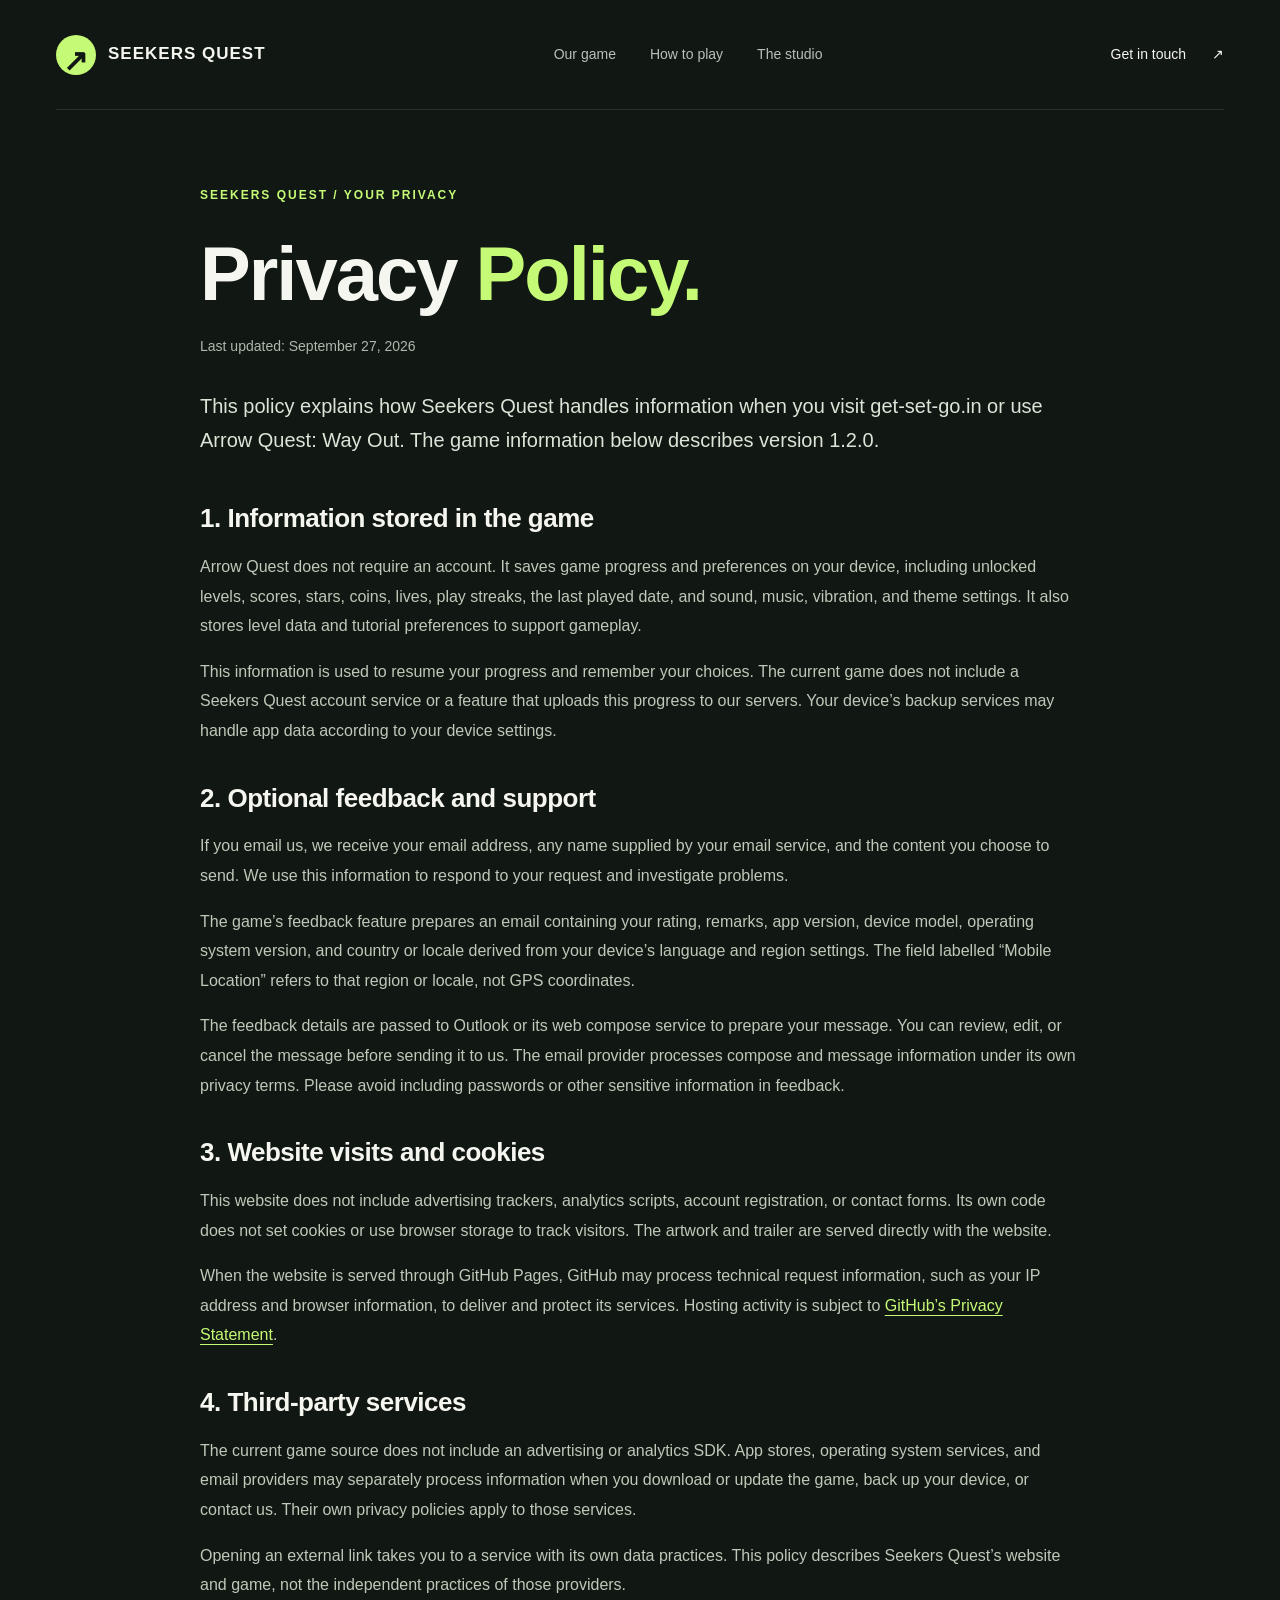
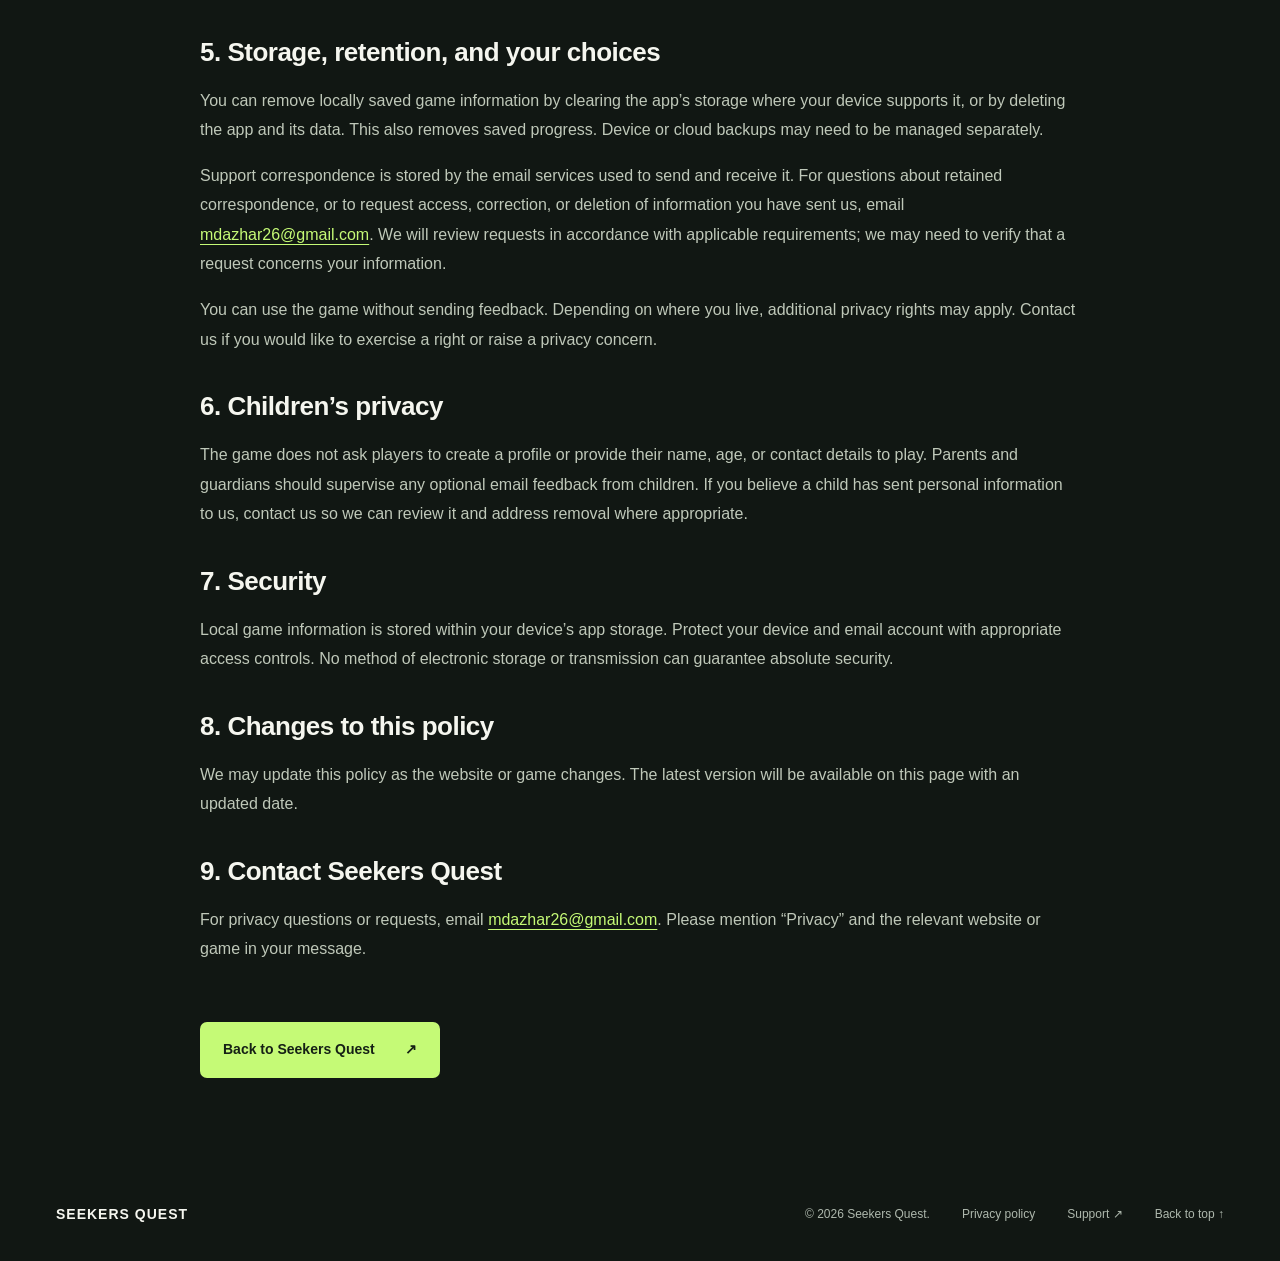
==== privacy-policy.html @ b3d8a779 "Host privacy policy within the Seekers Quest website" ====
<!doctype html>
<html lang="en">
<head>
  <meta charset="utf-8">
  <meta name="viewport" content="width=device-width, initial-scale=1">
  <title>Privacy Policy — Seekers Quest</title>
  <meta name="description" content="How Seekers Quest handles information on this website and in Arrow Quest: Way Out, including saved progress, optional feedback, and privacy choices.">
  <meta name="theme-color" content="#111713">
  <link rel="canonical" href="https://get-set-go.in/privacy-policy.html">
  <link rel="icon" href="assets/arrow-quest.png">
  <link rel="stylesheet" href="styles.css">
</head>
<body>
  <a class="skip" href="#main">Skip to content</a>
  <header class="wrap">
    <a class="brand" href="index.html" aria-label="Seekers Quest home"><span class="brand-mark" aria-hidden="true">↗</span> SEEKERS QUEST</a>
    <nav aria-label="Main navigation"><a href="index.html#game">Our game</a><a href="index.html#how-to-play">How to play</a><a href="index.html#studio">The studio</a></nav>
    <a class="contact" href="mailto:mdazhar26@gmail.com">Get in touch <span aria-hidden="true">↗</span></a>
  </header>
  <main id="main" class="wrap policy">
    <p class="eyebrow">SEEKERS QUEST / YOUR PRIVACY</p>
    <h1>Privacy <em>Policy.</em></h1>
    <p class="policy-date">Last updated: September 27, 2026</p>
    <p class="policy-intro">This policy explains how Seekers Quest handles information when you visit get-set-go.in or use Arrow Quest: Way Out. The game information below describes version 1.2.0.</p>
    <section aria-labelledby="local-data">
      <h2 id="local-data">1. Information stored in the game</h2>
      <p>Arrow Quest does not require an account. It saves game progress and preferences on your device, including unlocked levels, scores, stars, coins, lives, play streaks, the last played date, and sound, music, vibration, and theme settings. It also stores level data and tutorial preferences to support gameplay.</p>
      <p>This information is used to resume your progress and remember your choices. The current game does not include a Seekers Quest account service or a feature that uploads this progress to our servers. Your device’s backup services may handle app data according to your device settings.</p>
    </section>
    <section aria-labelledby="feedback">
      <h2 id="feedback">2. Optional feedback and support</h2>
      <p>If you email us, we receive your email address, any name supplied by your email service, and the content you choose to send. We use this information to respond to your request and investigate problems.</p>
      <p>The game’s feedback feature prepares an email containing your rating, remarks, app version, device model, operating system version, and country or locale derived from your device’s language and region settings. The field labelled “Mobile Location” refers to that region or locale, not GPS coordinates.</p>
      <p>The feedback details are passed to Outlook or its web compose service to prepare your message. You can review, edit, or cancel the message before sending it to us. The email provider processes compose and message information under its own privacy terms. Please avoid including passwords or other sensitive information in feedback.</p>
    </section>
    <section aria-labelledby="website">
      <h2 id="website">3. Website visits and cookies</h2>
      <p>This website does not include advertising trackers, analytics scripts, account registration, or contact forms. Its own code does not set cookies or use browser storage to track visitors. The artwork and trailer are served directly with the website.</p>
      <p>When the website is served through GitHub Pages, GitHub may process technical request information, such as your IP address and browser information, to deliver and protect its services. Hosting activity is subject to <a href="https://docs.github.com/en/site-policy/privacy-policies/github-general-privacy-statement">GitHub’s Privacy Statement</a>.</p>
    </section>
    <section aria-labelledby="services">
      <h2 id="services">4. Third-party services</h2>
      <p>The current game source does not include an advertising or analytics SDK. App stores, operating system services, and email providers may separately process information when you download or update the game, back up your device, or contact us. Their own privacy policies apply to those services.</p>
      <p>Opening an external link takes you to a service with its own data practices. This policy describes Seekers Quest’s website and game, not the independent practices of those providers.</p>
    </section>
    <section aria-labelledby="retention">
      <h2 id="retention">5. Storage, retention, and your choices</h2>
      <p>You can remove locally saved game information by clearing the app’s storage where your device supports it, or by deleting the app and its data. This also removes saved progress. Device or cloud backups may need to be managed separately.</p>
      <p>Support correspondence is stored by the email services used to send and receive it. For questions about retained correspondence, or to request access, correction, or deletion of information you have sent us, email <a href="mailto:mdazhar26@gmail.com">mdazhar26@gmail.com</a>. We will review requests in accordance with applicable requirements; we may need to verify that a request concerns your information.</p>
      <p>You can use the game without sending feedback. Depending on where you live, additional privacy rights may apply. Contact us if you would like to exercise a right or raise a privacy concern.</p>
    </section>
    <section aria-labelledby="children">
      <h2 id="children">6. Children’s privacy</h2>
      <p>The game does not ask players to create a profile or provide their name, age, or contact details to play. Parents and guardians should supervise any optional email feedback from children. If you believe a child has sent personal information to us, contact us so we can review it and address removal where appropriate.</p>
    </section>
    <section aria-labelledby="security">
      <h2 id="security">7. Security</h2>
      <p>Local game information is stored within your device’s app storage. Protect your device and email account with appropriate access controls. No method of electronic storage or transmission can guarantee absolute security.</p>
    </section>
    <section aria-labelledby="changes">
      <h2 id="changes">8. Changes to this policy</h2>
      <p>We may update this policy as the website or game changes. The latest version will be available on this page with an updated date.</p>
    </section>
    <section aria-labelledby="contact">
      <h2 id="contact">9. Contact Seekers Quest</h2>
      <p>For privacy questions or requests, email <a href="mailto:mdazhar26@gmail.com">mdazhar26@gmail.com</a>. Please mention “Privacy” and the relevant website or game in your message.</p>
    </section>
    <a class="button primary" href="index.html">Back to Seekers Quest <span aria-hidden="true">↗</span></a>
  </main>
  <footer class="wrap"><a class="brand" href="index.html">SEEKERS QUEST</a><p>© <span id="year">2026</span> Seekers Quest.</p><a href="privacy-policy.html" aria-current="page">Privacy policy</a><a href="mailto:mdazhar26@gmail.com">Support ↗</a><a href="#main">Back to top ↑</a></footer>
  <script>document.getElementById('year').textContent = new Date().getFullYear();</script>
</body>
</html>
---- styles.css ----
*{box-sizing:border-box}html{scroll-behavior:smooth;scroll-padding-top:30px}body{margin:0;background:#111713;color:#f5f6ef;font:16px/1.7 Arial,Helvetica,sans-serif}a{color:inherit;text-decoration:none}a:focus-visible,video:focus-visible{outline:3px solid #c5fa76;outline-offset:6px}a:hover{color:#c5fa76}.wrap{width:min(1280px,calc(100% - 112px));margin:auto}header{display:flex;align-items:center;justify-content:space-between;min-height:110px;gap:28px;border-bottom:1px solid #ffffff1a}.brand{font-size:17px;font-weight:800;letter-spacing:1px;display:flex;align-items:center;gap:12px}.brand-mark{display:grid;place-items:center;background:#c5fa76;color:#111713;font-size:30px;width:40px;height:40px;border-radius:50%}.brand-dot{font-size:11px;align-self:flex-start}nav{display:flex;gap:34px;font-size:14px;color:#b9c0b8}.contact{font-size:14px}.contact span{margin-left:22px}.hero{display:grid;grid-template-columns:1.1fr 1fr;min-height:640px;align-items:center;gap:45px;padding-block:65px}.eyebrow{font-size:12px;letter-spacing:2px;font-weight:700;margin:0 0 28px;color:#c5fa76}.eyebrow span{display:inline-block;width:7px;height:7px;background:#c5fa76;border-radius:50%;margin-right:8px}h1,h2,h3,p{margin-top:0}h1,h2,h3{font-family:Arial,Helvetica,sans-serif;font-weight:800;line-height:1.08;letter-spacing:-2px}h1{font-size:clamp(58px,6.6vw,96px);margin-bottom:25px}em{font-style:normal;color:#c5fa76}.intro{color:#aeb8ad;font-size:18px;line-height:1.8}.hero-actions{display:flex;align-items:center;gap:28px;margin-top:33px}.button{display:inline-flex;align-items:center;justify-content:center;gap:30px;padding:16px 23px;border-radius:7px;font-size:14px;font-weight:700}.primary{background:#c5fa76;color:#152015}.primary:hover{background:#d7ffa3;color:#152015}.text-link{font-size:14px;font-weight:700;border-bottom:1px solid #65715e;padding-bottom:6px}.text-link span{margin-left:12px}.hero-bottom{display:flex;gap:30px;margin-top:60px;font-size:10px;letter-spacing:1.5px;color:#8f9d90}.hero-art{position:relative;border-radius:24px;overflow:hidden;background:#273c30;transform:rotate(2deg);box-shadow:0 30px 80px #0005}.hero-art img{display:block;width:100%;height:auto;aspect-ratio:1;object-fit:cover}.art-label{position:absolute;bottom:0;left:0;right:0;padding:18px 22px;display:flex;justify-content:space-between;background:#111713e8;font-size:10px;letter-spacing:1.2px;color:#d8e2d4}.ticker{overflow:hidden;border-block:1px solid #35452f;background:#c5fa76;color:#1c2918}.ticker div{display:flex;align-items:center;justify-content:center;gap:42px;white-space:nowrap;padding:17px;font-size:13px;letter-spacing:2px;font-weight:700}.ticker span{font-size:22px}.game-section{padding-block:100px 65px}.section-top{display:flex;justify-content:space-between;align-items:flex-start}.pill{font-size:10px;letter-spacing:1px;border:1px solid #44513e;border-radius:20px;padding:7px 15px;color:#b3bfad}.game-intro{display:grid;grid-template-columns:1fr 1fr;gap:100px;margin-top:25px}h2{font-size:clamp(36px,4vw,56px);margin-bottom:28px}.game-intro h2 span{display:block;color:#9fab98}.game-intro p{color:#aeb8ad;max-width:520px}.game-intro .lead{font-size:24px;color:#f5f6ef;line-height:1.4}.stats{display:grid;grid-template-columns:repeat(3,1fr);margin-top:45px;border-block:1px solid #ffffff20;padding:30px 0}.stats div{padding-left:38px;border-left:1px solid #ffffff20}.stats div:first-child{padding-left:0;border:0}.stats strong{display:block;font-family:Arial,Helvetica,sans-serif;font-size:48px;line-height:1.3;color:#c5fa76}.stats span{font-size:14px;color:#aeb8ad}.trailer-layout{background:#202a21;border-radius:18px;display:grid;grid-template-columns:1fr 1fr;overflow:hidden;align-items:center}.trailer-text{padding:55px}.trailer-text p:not(.eyebrow){color:#b5c0af;max-width:330px}.trailer-text .caption{font-size:10px;letter-spacing:1.5px;margin-top:40px}.trailer-layout video{width:100%;max-height:540px;display:block;background:#080d09;object-fit:contain}.section{padding-block:100px}.section-heading{display:flex;justify-content:space-between;align-items:flex-end;gap:50px;margin-bottom:44px}.section-heading h2{margin-bottom:0}.section-heading>p{font-size:15px;color:#aeb8ad;margin-bottom:5px}.steps,.challenges{display:grid;grid-template-columns:repeat(3,1fr);gap:32px}.steps article{border-top:1px solid #ffffff30;padding-top:24px}.step-number{font-family:Arial,Helvetica,sans-serif;font-size:28px;color:#c5fa76}.steps h3{font-size:24px;letter-spacing:-.6px;margin:26px 0 15px}.steps p,.challenges p{color:#aeb8ad;font-size:15px}.challenge-section{background:#19221a}.challenges{gap:18px}.challenges article{background:#222e23;border:1px solid #394632;border-radius:12px;padding:30px;display:flex;flex-direction:column}.card-top{display:flex;justify-content:space-between;font-size:10px;letter-spacing:1.5px;color:#c5fa76;margin-bottom:45px}.card-top span:last-child{font-size:24px;line-height:1}.challenges h3{font-size:29px;letter-spacing:-1px}.card-foot{margin-top:auto;padding-top:32px;font-size:10px;letter-spacing:1.5px;color:#c5fa76}.detail-strip{display:grid;grid-template-columns:1fr 1fr;gap:70px;margin-top:40px;color:#aeb8ad;font-size:14px}.detail-strip strong{display:block;color:#e7eee1;margin-bottom:7px}.studio{display:grid;grid-template-columns:1fr 2fr;gap:65px}.studio>div{max-width:740px}.studio p:not(.eyebrow){max-width:610px;color:#aeb8ad}.studio .text-link{display:inline-block;margin-top:12px}.closing{border-block:1px solid #ffffff25;padding-block:55px;display:flex;align-items:center;justify-content:space-between;gap:30px}.closing h2{font-size:64px;margin-bottom:0}.closing>div>p:not(.eyebrow){color:#aeb8ad}footer{display:flex;align-items:center;gap:32px;padding-block:35px;font-size:12px;color:#aeb8ad}footer .brand{font-size:14px;color:#f5f6ef;margin-right:auto}footer p{margin:0}.skip{position:fixed;top:-80px;left:20px;background:#c5fa76;color:#111713;padding:12px;z-index:10}.skip:focus{top:10px}@media(min-width:1500px){.hero{min-height:740px}}@media(max-width:1000px){.wrap{width:calc(100% - 56px)}nav{gap:20px}.hero{gap:25px}.hero-actions{flex-wrap:wrap;gap:20px}.hero-bottom{margin-top:32px;flex-wrap:wrap;gap:10px}.game-intro{gap:40px}.trailer-text{padding:32px}.challenges article{padding:22px}.section-heading{align-items:flex-start;flex-direction:column;gap:20px}.studio{gap:20px}footer{flex-wrap:wrap}}@media(max-width:680px){.wrap{width:calc(100% - 40px)}header{min-height:88px;flex-wrap:wrap;padding-block:20px;gap:18px}.brand{font-size:14px}.brand-mark{height:32px;width:32px;font-size:25px}.contact{margin-left:auto;font-size:12px}.contact span{margin-left:4px}nav{order:3;width:100%;justify-content:space-between}.hero{grid-template-columns:1fr;padding-block:45px;gap:42px}.hero h1{font-size:clamp(46px,15vw,66px)}.hero-art{width:92%;margin:0 auto}.hero-bottom{display:none}.intro{font-size:16px}.hero-actions{gap:20px}.game-section,.section{padding-block:65px}.section-top{display:block}.pill{display:inline-block;margin-bottom:22px}.game-intro{grid-template-columns:1fr;gap:10px;margin-top:15px}.game-intro h2{font-size:42px}.stats{margin-top:25px}.stats div{padding-left:15px}.stats strong{font-size:36px}.stats span{font-size:12px}.trailer-layout{grid-template-columns:1fr}.trailer-text{padding:30px}.trailer-text h2{font-size:42px}.trailer-layout video{max-height:520px}.steps,.challenges,.detail-strip,.studio{grid-template-columns:1fr}.steps{gap:20px}.steps h3{margin-top:14px}.detail-strip{gap:10px}.studio{gap:0}.closing{flex-direction:column;align-items:flex-start;padding-block:45px}.closing h2{font-size:56px}footer{gap:20px}footer .brand{width:100%}.eyebrow{font-size:10px;letter-spacing:1.6px}}@media(prefers-reduced-motion:reduce){html{scroll-behavior:auto}}

/* Privacy policy */
.policy{max-width:880px;padding-block:75px 90px}
.policy h1{font-size:clamp(44px,7vw,76px);margin-bottom:20px}
.policy-date{font-size:14px;color:#aeb8ad}
.policy-intro{font-size:20px;color:#dce4d7;margin-block:30px 45px}
.policy section{margin-block:36px}
.policy h2{font-size:26px;letter-spacing:-.5px;line-height:1.3;margin-bottom:16px}
.policy section p{color:#bfc8b9;line-height:1.85;overflow-wrap:anywhere}
.policy section a{text-decoration:underline;text-underline-offset:4px;color:#c5fa76}
.policy .button{margin-top:22px}
@media(max-width:680px){.policy{padding-block:45px 60px}.policy-intro{font-size:18px}.policy h2{font-size:24px}}
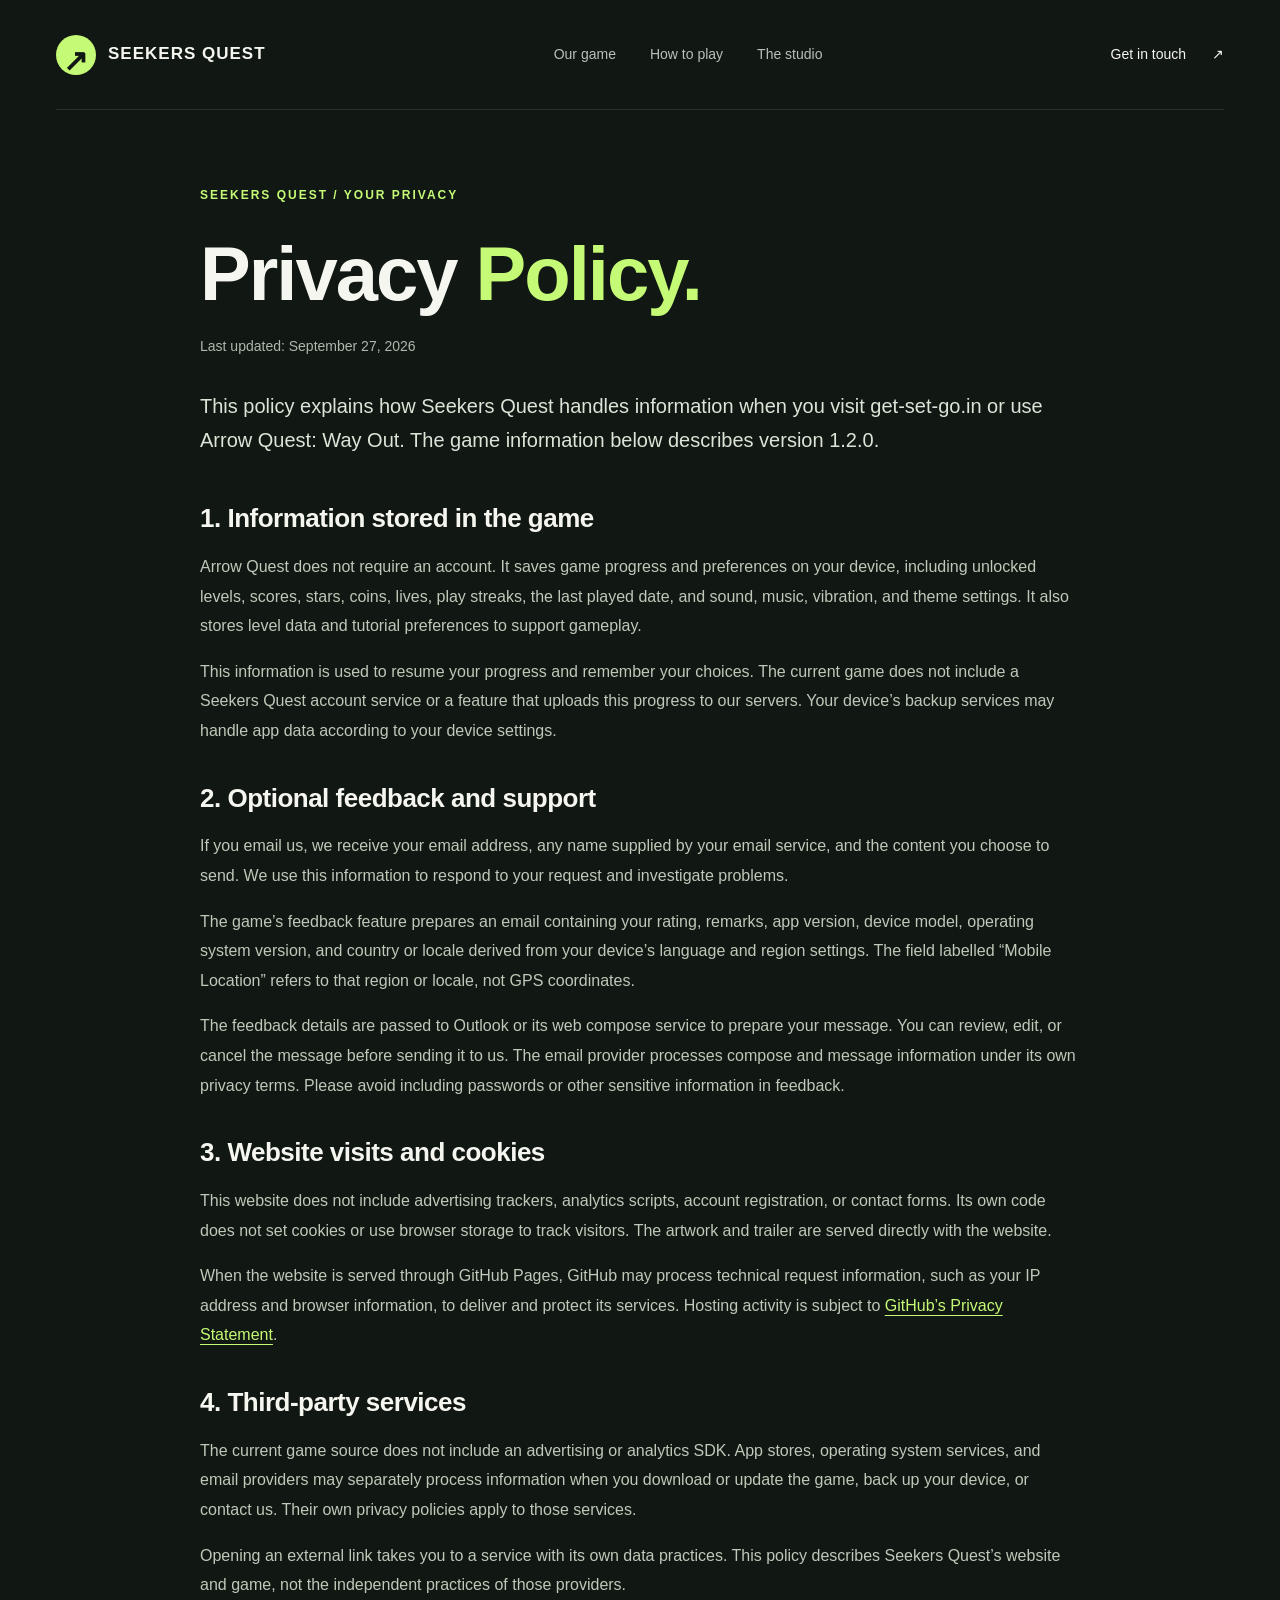
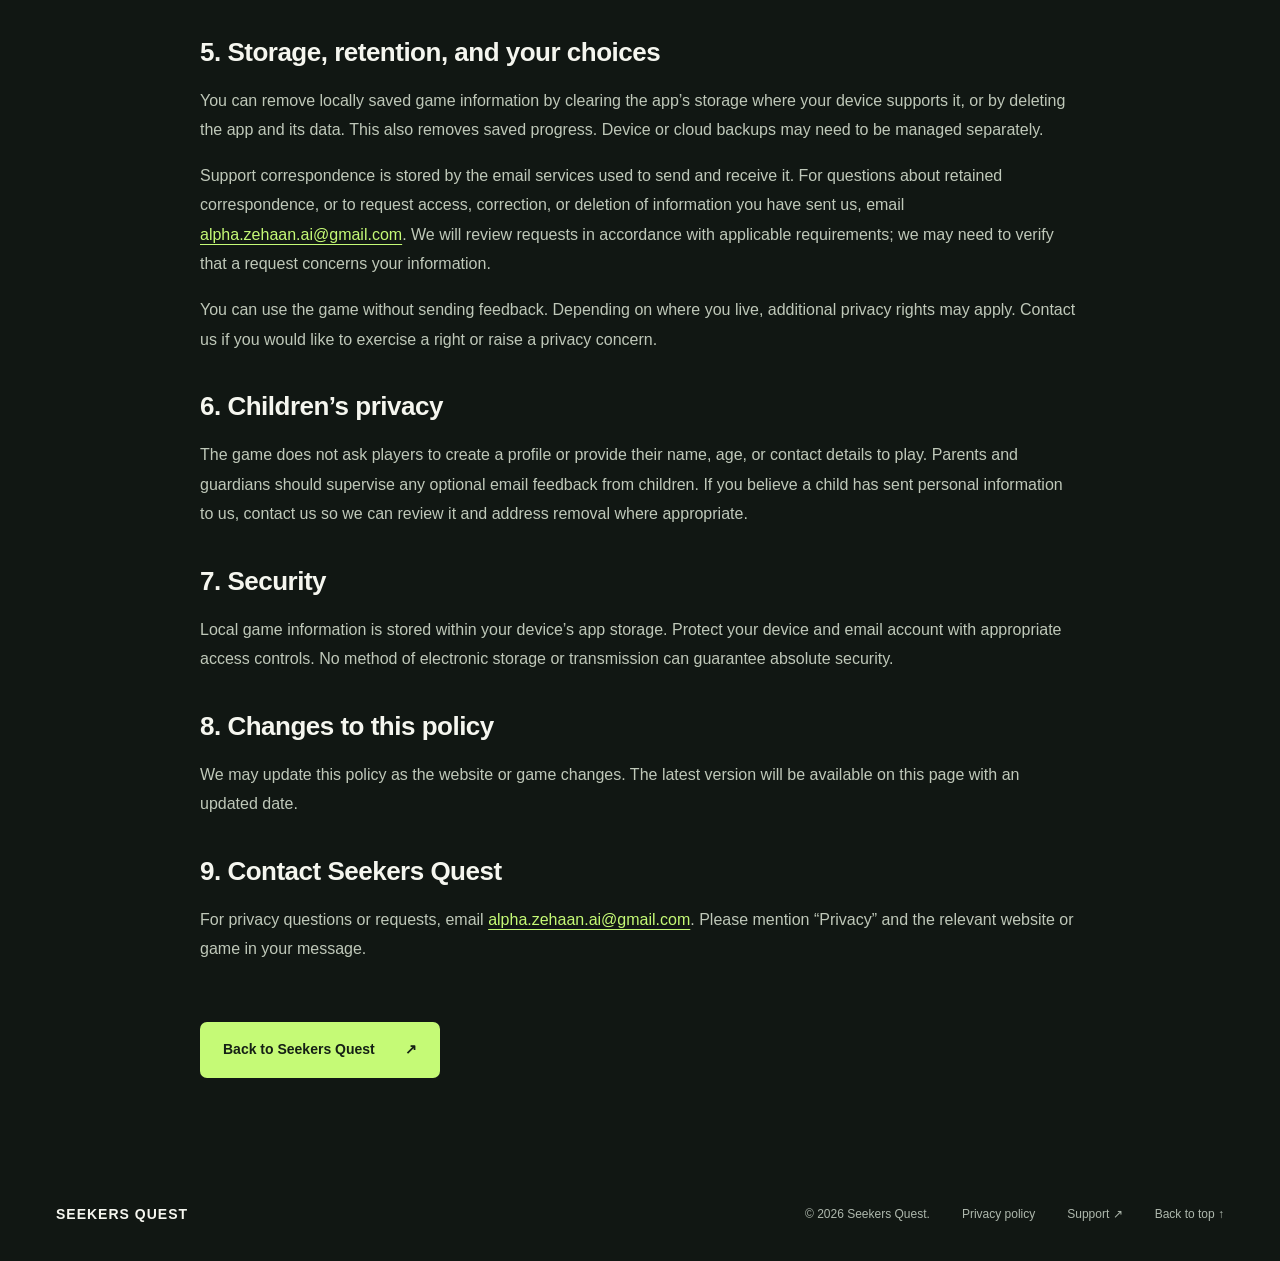
==== commit cf4fb6e7: "Update website contact email" ====
--- a/privacy-policy.html
+++ b/privacy-policy.html
@@ -15,7 +15,7 @@
   <header class="wrap">
     <a class="brand" href="index.html" aria-label="Seekers Quest home"><span class="brand-mark" aria-hidden="true">↗</span> SEEKERS QUEST</a>
     <nav aria-label="Main navigation"><a href="index.html#game">Our game</a><a href="index.html#how-to-play">How to play</a><a href="index.html#studio">The studio</a></nav>
-    <a class="contact" href="mailto:mdazhar26@gmail.com">Get in touch <span aria-hidden="true">↗</span></a>
+    <a class="contact" href="mailto:alpha.zehaan.ai@gmail.com">Get in touch <span aria-hidden="true">↗</span></a>
   </header>
   <main id="main" class="wrap policy">
     <p class="eyebrow">SEEKERS QUEST / YOUR PRIVACY</p>
@@ -46,7 +46,7 @@
     <section aria-labelledby="retention">
       <h2 id="retention">5. Storage, retention, and your choices</h2>
       <p>You can remove locally saved game information by clearing the app’s storage where your device supports it, or by deleting the app and its data. This also removes saved progress. Device or cloud backups may need to be managed separately.</p>
-      <p>Support correspondence is stored by the email services used to send and receive it. For questions about retained correspondence, or to request access, correction, or deletion of information you have sent us, email <a href="mailto:mdazhar26@gmail.com">mdazhar26@gmail.com</a>. We will review requests in accordance with applicable requirements; we may need to verify that a request concerns your information.</p>
+      <p>Support correspondence is stored by the email services used to send and receive it. For questions about retained correspondence, or to request access, correction, or deletion of information you have sent us, email <a href="mailto:alpha.zehaan.ai@gmail.com">alpha.zehaan.ai@gmail.com</a>. We will review requests in accordance with applicable requirements; we may need to verify that a request concerns your information.</p>
       <p>You can use the game without sending feedback. Depending on where you live, additional privacy rights may apply. Contact us if you would like to exercise a right or raise a privacy concern.</p>
     </section>
     <section aria-labelledby="children">
@@ -63,11 +63,11 @@
     </section>
     <section aria-labelledby="contact">
       <h2 id="contact">9. Contact Seekers Quest</h2>
-      <p>For privacy questions or requests, email <a href="mailto:mdazhar26@gmail.com">mdazhar26@gmail.com</a>. Please mention “Privacy” and the relevant website or game in your message.</p>
+      <p>For privacy questions or requests, email <a href="mailto:alpha.zehaan.ai@gmail.com">alpha.zehaan.ai@gmail.com</a>. Please mention “Privacy” and the relevant website or game in your message.</p>
     </section>
     <a class="button primary" href="index.html">Back to Seekers Quest <span aria-hidden="true">↗</span></a>
   </main>
-  <footer class="wrap"><a class="brand" href="index.html">SEEKERS QUEST</a><p>© <span id="year">2026</span> Seekers Quest.</p><a href="privacy-policy.html" aria-current="page">Privacy policy</a><a href="mailto:mdazhar26@gmail.com">Support ↗</a><a href="#main">Back to top ↑</a></footer>
+  <footer class="wrap"><a class="brand" href="index.html">SEEKERS QUEST</a><p>© <span id="year">2026</span> Seekers Quest.</p><a href="privacy-policy.html" aria-current="page">Privacy policy</a><a href="mailto:alpha.zehaan.ai@gmail.com">Support ↗</a><a href="#main">Back to top ↑</a></footer>
   <script>document.getElementById('year').textContent = new Date().getFullYear();</script>
 </body>
 </html>
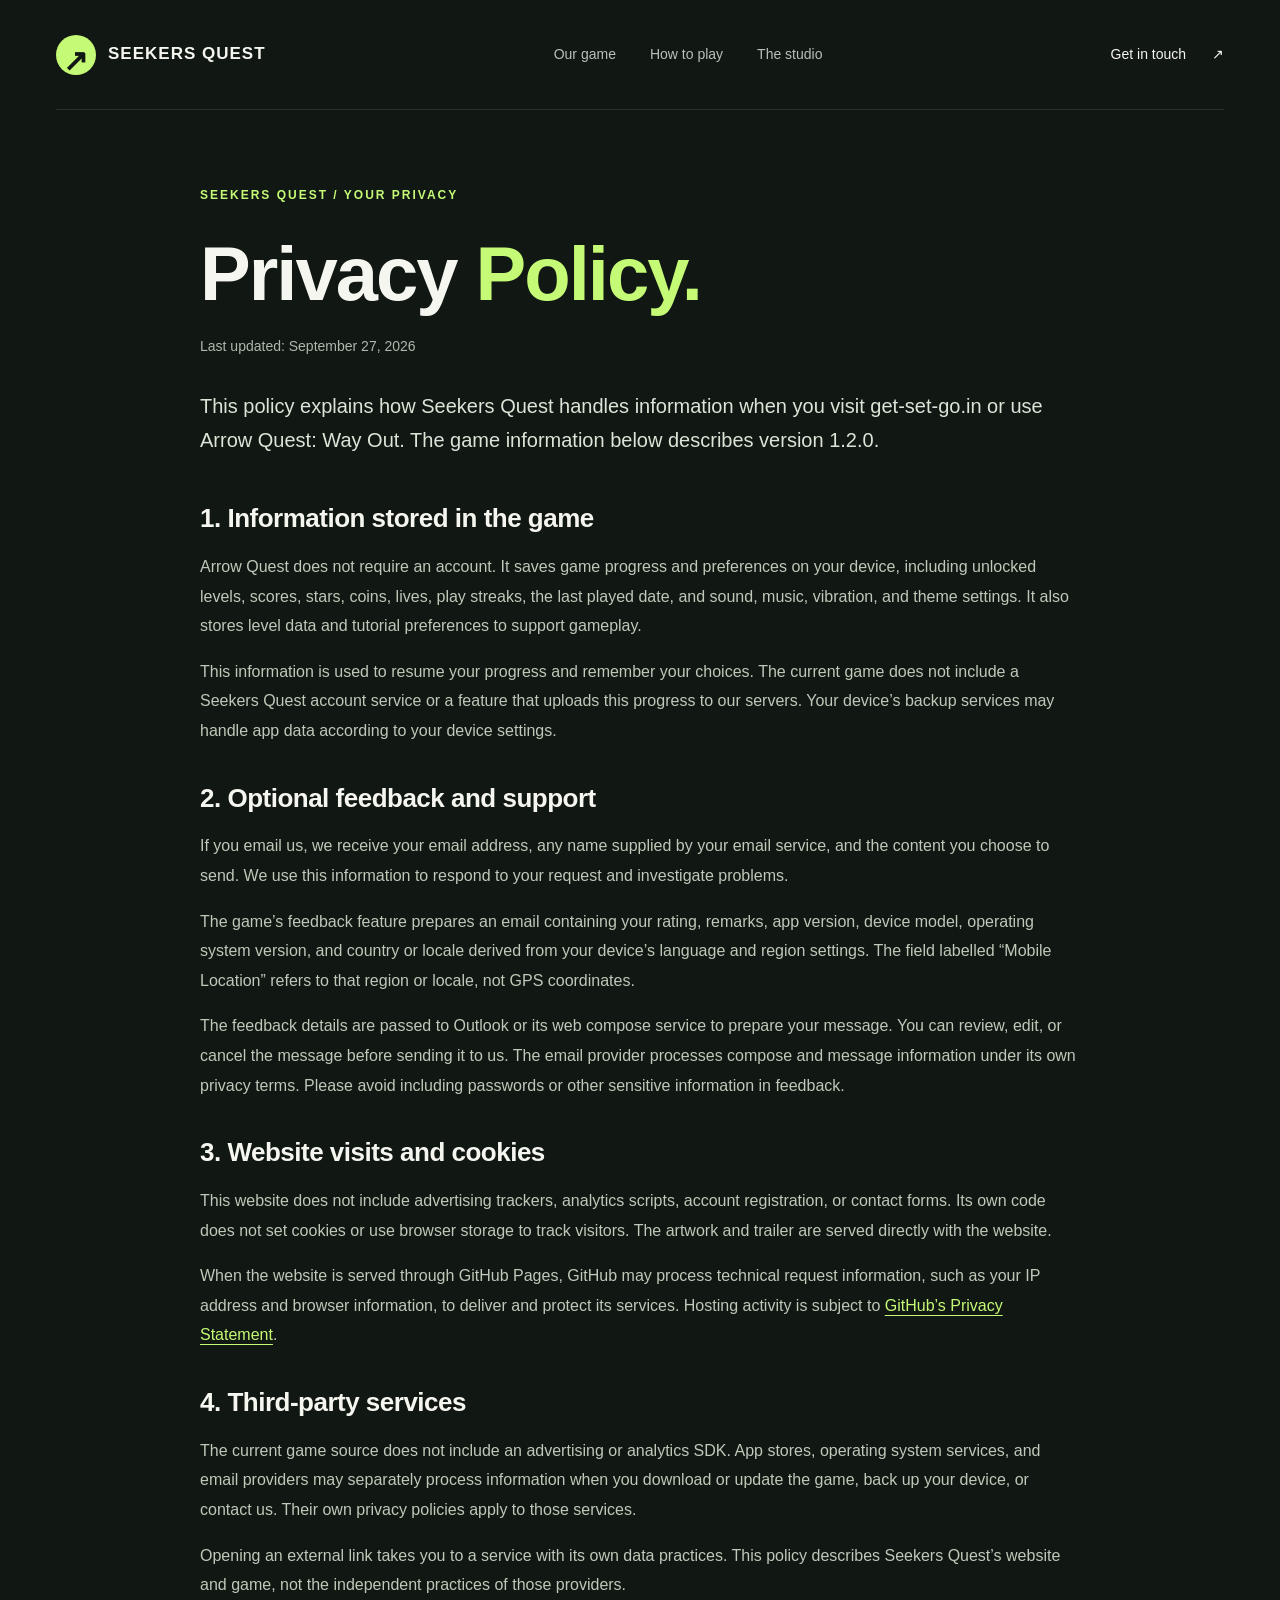
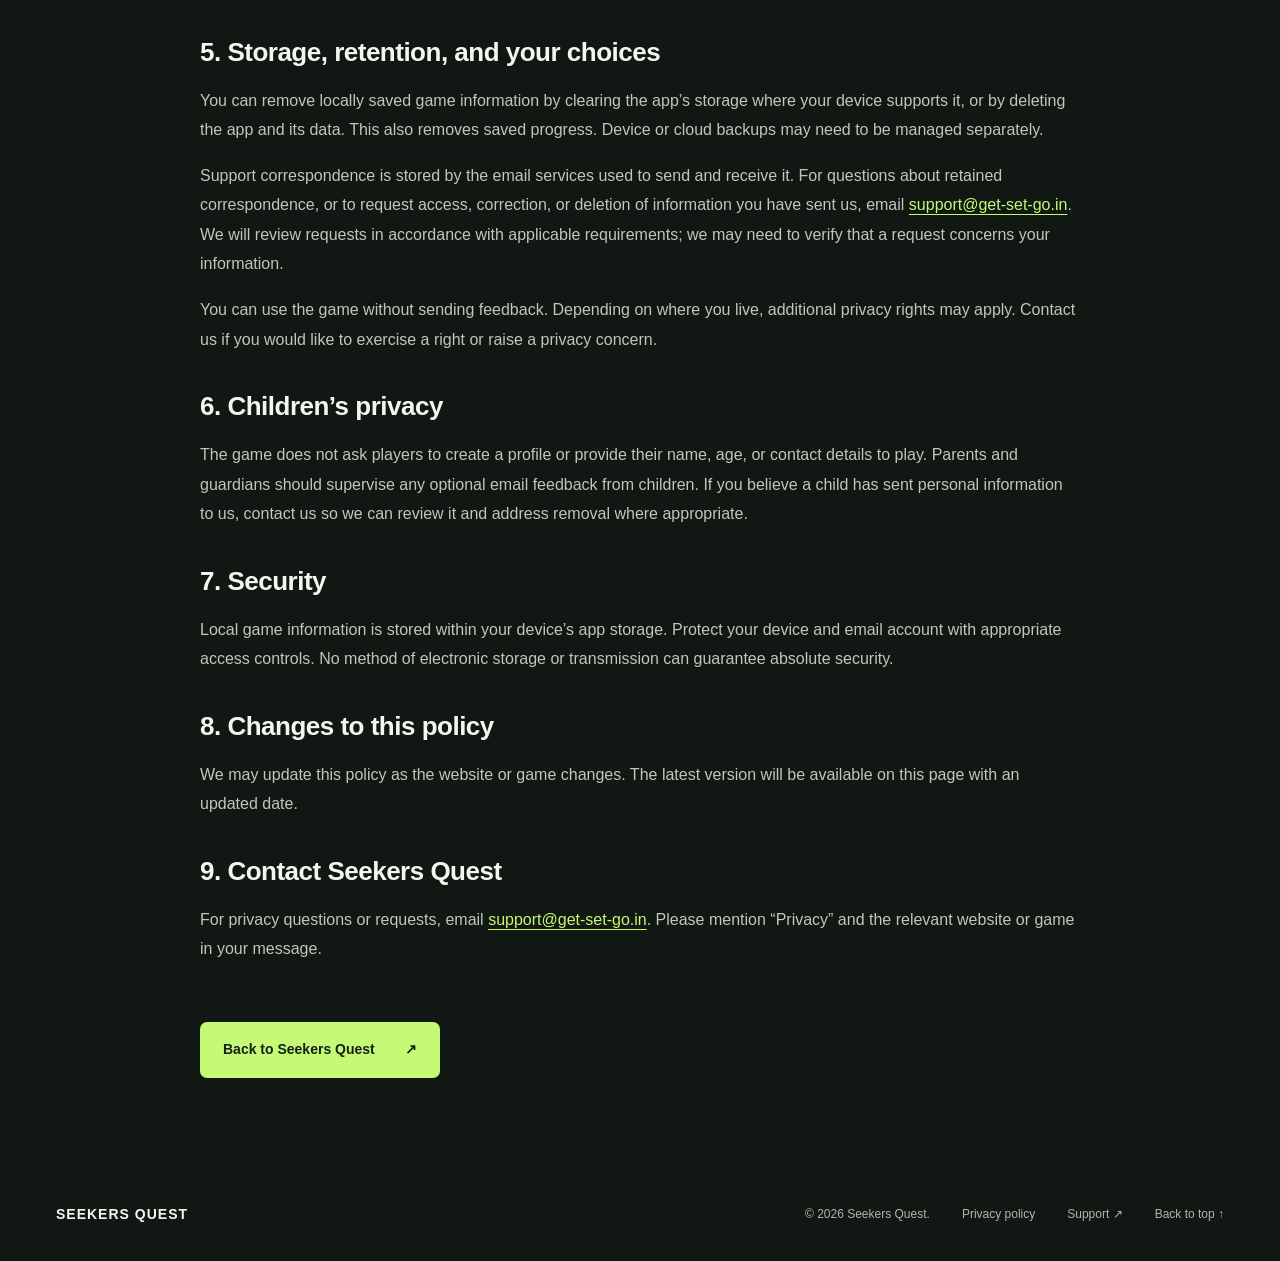
==== commit 86e702ff: "Use domain support email across website" ====
--- a/privacy-policy.html
+++ b/privacy-policy.html
@@ -15,7 +15,7 @@
   <header class="wrap">
     <a class="brand" href="index.html" aria-label="Seekers Quest home"><span class="brand-mark" aria-hidden="true">↗</span> SEEKERS QUEST</a>
     <nav aria-label="Main navigation"><a href="index.html#game">Our game</a><a href="index.html#how-to-play">How to play</a><a href="index.html#studio">The studio</a></nav>
-    <a class="contact" href="mailto:alpha.zehaan.ai@gmail.com">Get in touch <span aria-hidden="true">↗</span></a>
+    <a class="contact" href="mailto:support@get-set-go.in">Get in touch <span aria-hidden="true">↗</span></a>
   </header>
   <main id="main" class="wrap policy">
     <p class="eyebrow">SEEKERS QUEST / YOUR PRIVACY</p>
@@ -46,7 +46,7 @@
     <section aria-labelledby="retention">
       <h2 id="retention">5. Storage, retention, and your choices</h2>
       <p>You can remove locally saved game information by clearing the app’s storage where your device supports it, or by deleting the app and its data. This also removes saved progress. Device or cloud backups may need to be managed separately.</p>
-      <p>Support correspondence is stored by the email services used to send and receive it. For questions about retained correspondence, or to request access, correction, or deletion of information you have sent us, email <a href="mailto:alpha.zehaan.ai@gmail.com">alpha.zehaan.ai@gmail.com</a>. We will review requests in accordance with applicable requirements; we may need to verify that a request concerns your information.</p>
+      <p>Support correspondence is stored by the email services used to send and receive it. For questions about retained correspondence, or to request access, correction, or deletion of information you have sent us, email <a href="mailto:support@get-set-go.in">support@get-set-go.in</a>. We will review requests in accordance with applicable requirements; we may need to verify that a request concerns your information.</p>
       <p>You can use the game without sending feedback. Depending on where you live, additional privacy rights may apply. Contact us if you would like to exercise a right or raise a privacy concern.</p>
     </section>
     <section aria-labelledby="children">
@@ -63,11 +63,11 @@
     </section>
     <section aria-labelledby="contact">
       <h2 id="contact">9. Contact Seekers Quest</h2>
-      <p>For privacy questions or requests, email <a href="mailto:alpha.zehaan.ai@gmail.com">alpha.zehaan.ai@gmail.com</a>. Please mention “Privacy” and the relevant website or game in your message.</p>
+      <p>For privacy questions or requests, email <a href="mailto:support@get-set-go.in">support@get-set-go.in</a>. Please mention “Privacy” and the relevant website or game in your message.</p>
     </section>
     <a class="button primary" href="index.html">Back to Seekers Quest <span aria-hidden="true">↗</span></a>
   </main>
-  <footer class="wrap"><a class="brand" href="index.html">SEEKERS QUEST</a><p>© <span id="year">2026</span> Seekers Quest.</p><a href="privacy-policy.html" aria-current="page">Privacy policy</a><a href="mailto:alpha.zehaan.ai@gmail.com">Support ↗</a><a href="#main">Back to top ↑</a></footer>
+  <footer class="wrap"><a class="brand" href="index.html">SEEKERS QUEST</a><p>© <span id="year">2026</span> Seekers Quest.</p><a href="privacy-policy.html" aria-current="page">Privacy policy</a><a href="mailto:support@get-set-go.in">Support ↗</a><a href="#main">Back to top ↑</a></footer>
   <script>document.getElementById('year').textContent = new Date().getFullYear();</script>
 </body>
 </html>
--- a/styles.css
+++ b/styles.css
@@ -11,3 +11,22 @@
 .policy section a{text-decoration:underline;text-underline-offset:4px;color:#c5fa76}
 .policy .button{margin-top:22px}
 @media(max-width:680px){.policy{padding-block:45px 60px}.policy-intro{font-size:18px}.policy h2{font-size:24px}}
+
+/* Game progression and supported app languages */
+.stats strong{font-size:clamp(24px,3.5vw,48px);overflow-wrap:break-word}
+.language-section{padding-block:0 70px}
+.language-section>p:not(.eyebrow){max-width:720px;color:#aeb8ad}
+.language-list{display:flex;flex-shrink:0;gap:10px;list-style:none;padding:0 10px 0 0;margin:0}
+.language-list li{padding:8px 16px;border:1px solid #44513e;border-radius:24px;color:#dce4d7;font-size:14px}
+@media(max-width:680px){.stats strong{font-size:24px}.language-section{padding-bottom:50px}}
+
+/* Continuous language ribbon, with accessible motion controls. */
+.language-marquee{overflow:hidden;margin-top:26px;mask-image:linear-gradient(to right,transparent,#000 3%,#000 97%,transparent)}
+.language-track{display:flex;width:max-content;animation:language-scroll 45s linear infinite}
+.language-list li{white-space:nowrap}
+.language-marquee:hover .language-track,.language-section.is-paused .language-track{animation-play-state:paused}
+.language-toggle{margin-top:16px;padding:8px 16px;border:1px solid #44513e;border-radius:24px;background:transparent;color:#dce4d7;font:inherit;font-size:13px;cursor:pointer}
+.language-toggle:hover{border-color:#c5fa76;color:#c5fa76}
+.language-toggle:focus-visible{outline:2px solid #c5fa76;outline-offset:4px}
+@keyframes language-scroll{to{transform:translateX(-50%)}}
+@media(prefers-reduced-motion:reduce){.language-track{animation:none;width:auto}.language-marquee{mask-image:none}.language-list{flex-wrap:wrap;flex-shrink:1;padding:0}.language-list[aria-hidden="true"],.language-toggle{display:none}}
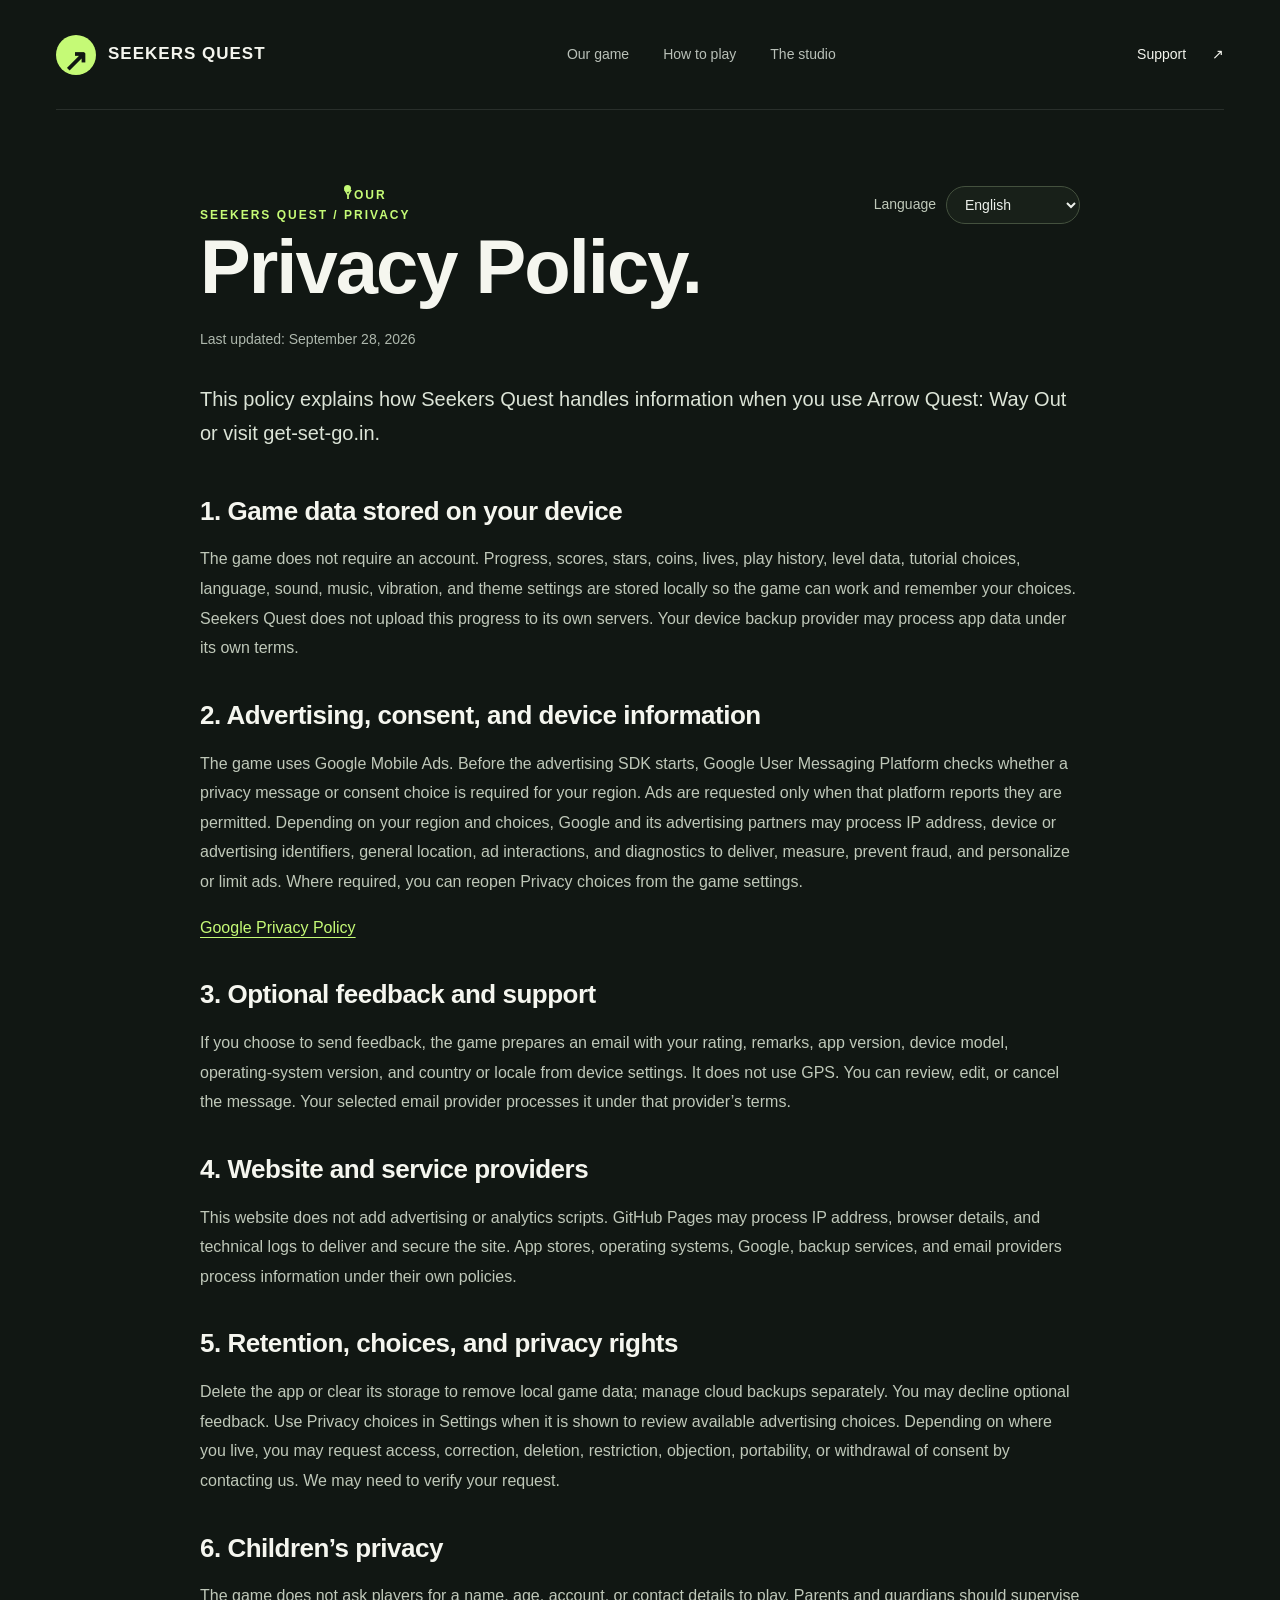
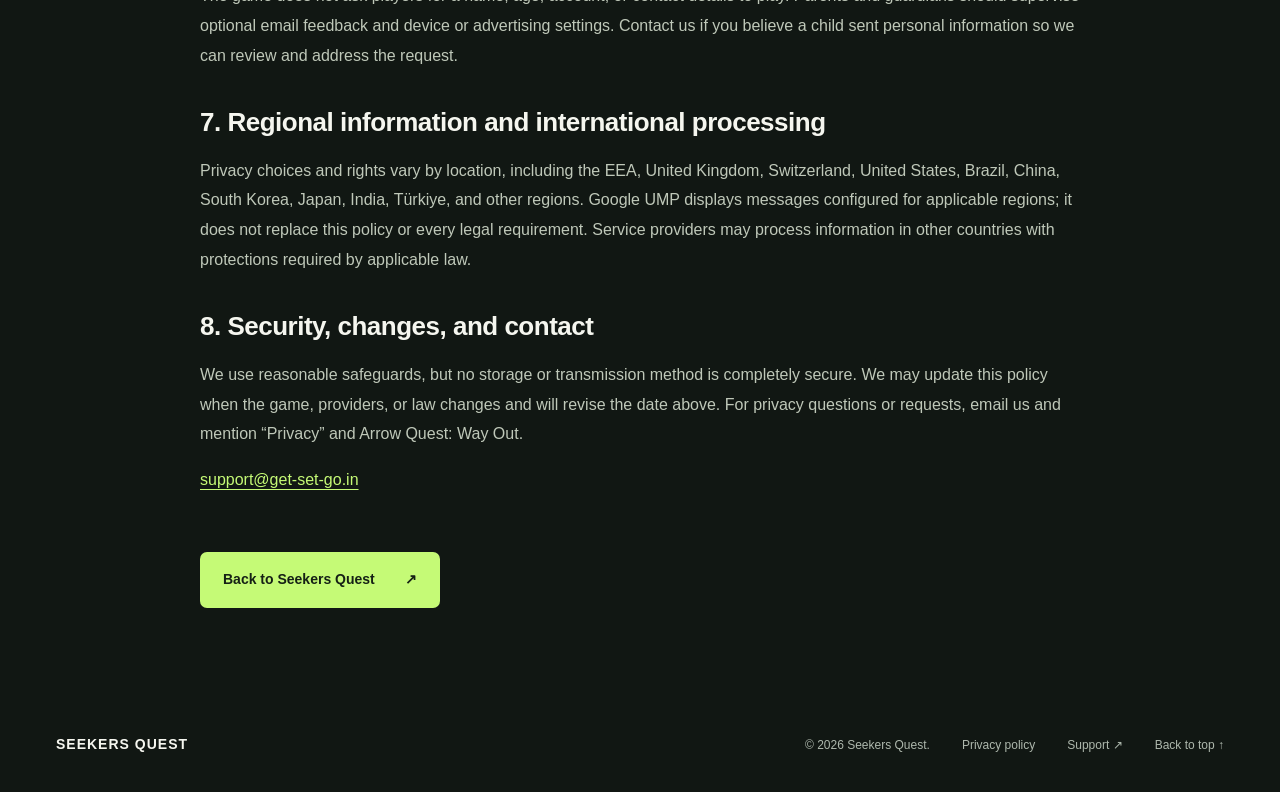
==== commit 01b5c676: "Add localized Arrow Quest privacy hub" ====
--- a/privacy-policy.html
+++ b/privacy-policy.html
@@ -3,71 +3,41 @@
 <head>
   <meta charset="utf-8">
   <meta name="viewport" content="width=device-width, initial-scale=1">
-  <title>Privacy Policy — Seekers Quest</title>
-  <meta name="description" content="How Seekers Quest handles information on this website and in Arrow Quest: Way Out, including saved progress, optional feedback, and privacy choices.">
+  <title>Privacy Policy — Arrow Quest: Way Out</title>
+  <meta name="description" content="Localized privacy information for Arrow Quest: Way Out, including advertising consent, saved progress, feedback, and privacy choices.">
   <meta name="theme-color" content="#111713">
   <link rel="canonical" href="https://get-set-go.in/privacy-policy.html">
   <link rel="icon" href="assets/arrow-quest.png">
   <link rel="stylesheet" href="styles.css">
 </head>
 <body>
-  <a class="skip" href="#main">Skip to content</a>
+  <a class="skip" href="#main" data-policy="skip">Skip to content</a>
   <header class="wrap">
     <a class="brand" href="index.html" aria-label="Seekers Quest home"><span class="brand-mark" aria-hidden="true">↗</span> SEEKERS QUEST</a>
     <nav aria-label="Main navigation"><a href="index.html#game">Our game</a><a href="index.html#how-to-play">How to play</a><a href="index.html#studio">The studio</a></nav>
-    <a class="contact" href="mailto:support@get-set-go.in">Get in touch <span aria-hidden="true">↗</span></a>
+    <a class="contact" href="mailto:support@get-set-go.in">Support <span aria-hidden="true">↗</span></a>
   </header>
   <main id="main" class="wrap policy">
-    <p class="eyebrow">SEEKERS QUEST / YOUR PRIVACY</p>
-    <h1>Privacy <em>Policy.</em></h1>
-    <p class="policy-date">Last updated: September 27, 2026</p>
-    <p class="policy-intro">This policy explains how Seekers Quest handles information when you visit get-set-go.in or use Arrow Quest: Way Out. The game information below describes version 1.2.0.</p>
-    <section aria-labelledby="local-data">
-      <h2 id="local-data">1. Information stored in the game</h2>
-      <p>Arrow Quest does not require an account. It saves game progress and preferences on your device, including unlocked levels, scores, stars, coins, lives, play streaks, the last played date, and sound, music, vibration, and theme settings. It also stores level data and tutorial preferences to support gameplay.</p>
-      <p>This information is used to resume your progress and remember your choices. The current game does not include a Seekers Quest account service or a feature that uploads this progress to our servers. Your device’s backup services may handle app data according to your device settings.</p>
-    </section>
-    <section aria-labelledby="feedback">
-      <h2 id="feedback">2. Optional feedback and support</h2>
-      <p>If you email us, we receive your email address, any name supplied by your email service, and the content you choose to send. We use this information to respond to your request and investigate problems.</p>
-      <p>The game’s feedback feature prepares an email containing your rating, remarks, app version, device model, operating system version, and country or locale derived from your device’s language and region settings. The field labelled “Mobile Location” refers to that region or locale, not GPS coordinates.</p>
-      <p>The feedback details are passed to Outlook or its web compose service to prepare your message. You can review, edit, or cancel the message before sending it to us. The email provider processes compose and message information under its own privacy terms. Please avoid including passwords or other sensitive information in feedback.</p>
-    </section>
-    <section aria-labelledby="website">
-      <h2 id="website">3. Website visits and cookies</h2>
-      <p>This website does not include advertising trackers, analytics scripts, account registration, or contact forms. Its own code does not set cookies or use browser storage to track visitors. The artwork and trailer are served directly with the website.</p>
-      <p>When the website is served through GitHub Pages, GitHub may process technical request information, such as your IP address and browser information, to deliver and protect its services. Hosting activity is subject to <a href="https://docs.github.com/en/site-policy/privacy-policies/github-general-privacy-statement">GitHub’s Privacy Statement</a>.</p>
-    </section>
-    <section aria-labelledby="services">
-      <h2 id="services">4. Third-party services</h2>
-      <p>The current game source does not include an advertising or analytics SDK. App stores, operating system services, and email providers may separately process information when you download or update the game, back up your device, or contact us. Their own privacy policies apply to those services.</p>
-      <p>Opening an external link takes you to a service with its own data practices. This policy describes Seekers Quest’s website and game, not the independent practices of those providers.</p>
-    </section>
-    <section aria-labelledby="retention">
-      <h2 id="retention">5. Storage, retention, and your choices</h2>
-      <p>You can remove locally saved game information by clearing the app’s storage where your device supports it, or by deleting the app and its data. This also removes saved progress. Device or cloud backups may need to be managed separately.</p>
-      <p>Support correspondence is stored by the email services used to send and receive it. For questions about retained correspondence, or to request access, correction, or deletion of information you have sent us, email <a href="mailto:support@get-set-go.in">support@get-set-go.in</a>. We will review requests in accordance with applicable requirements; we may need to verify that a request concerns your information.</p>
-      <p>You can use the game without sending feedback. Depending on where you live, additional privacy rights may apply. Contact us if you would like to exercise a right or raise a privacy concern.</p>
-    </section>
-    <section aria-labelledby="children">
-      <h2 id="children">6. Children’s privacy</h2>
-      <p>The game does not ask players to create a profile or provide their name, age, or contact details to play. Parents and guardians should supervise any optional email feedback from children. If you believe a child has sent personal information to us, contact us so we can review it and address removal where appropriate.</p>
-    </section>
-    <section aria-labelledby="security">
-      <h2 id="security">7. Security</h2>
-      <p>Local game information is stored within your device’s app storage. Protect your device and email account with appropriate access controls. No method of electronic storage or transmission can guarantee absolute security.</p>
-    </section>
-    <section aria-labelledby="changes">
-      <h2 id="changes">8. Changes to this policy</h2>
-      <p>We may update this policy as the website or game changes. The latest version will be available on this page with an updated date.</p>
-    </section>
-    <section aria-labelledby="contact">
-      <h2 id="contact">9. Contact Seekers Quest</h2>
-      <p>For privacy questions or requests, email <a href="mailto:support@get-set-go.in">support@get-set-go.in</a>. Please mention “Privacy” and the relevant website or game in your message.</p>
-    </section>
-    <a class="button primary" href="index.html">Back to Seekers Quest <span aria-hidden="true">↗</span></a>
+    <div class="policy-toolbar">
+      <p class="eyebrow">SEEKERS QUEST / <span data-policy="eyebrow">YOUR PRIVACY</span></p>
+      <label class="policy-language"><span data-policy="languageLabel">Language</span>
+        <select id="policy-language" aria-label="Privacy policy language"></select>
+      </label>
+    </div>
+    <h1 data-policy="title">Privacy Policy.</h1>
+    <p class="policy-date" data-policy="date">Last updated: September 28, 2026</p>
+    <p class="policy-intro" data-policy="intro"></p>
+    <section><h2 data-policy="dataTitle"></h2><p data-policy="dataBody"></p></section>
+    <section><h2 data-policy="adsTitle"></h2><p data-policy="adsBody"></p><p><a href="https://policies.google.com/privacy" data-policy="googleLink">Google Privacy Policy</a></p></section>
+    <section><h2 data-policy="feedbackTitle"></h2><p data-policy="feedbackBody"></p></section>
+    <section><h2 data-policy="websiteTitle"></h2><p data-policy="websiteBody"></p></section>
+    <section><h2 data-policy="choicesTitle"></h2><p data-policy="choicesBody"></p></section>
+    <section><h2 data-policy="childrenTitle"></h2><p data-policy="childrenBody"></p></section>
+    <section><h2 data-policy="regionsTitle"></h2><p data-policy="regionsBody"></p></section>
+    <section><h2 data-policy="contactTitle"></h2><p data-policy="contactBody"></p><p><a href="mailto:support@get-set-go.in">support@get-set-go.in</a></p></section>
+    <a class="button primary" href="index.html"><span data-policy="back">Back to Seekers Quest</span> <span aria-hidden="true">↗</span></a>
   </main>
-  <footer class="wrap"><a class="brand" href="index.html">SEEKERS QUEST</a><p>© <span id="year">2026</span> Seekers Quest.</p><a href="privacy-policy.html" aria-current="page">Privacy policy</a><a href="mailto:support@get-set-go.in">Support ↗</a><a href="#main">Back to top ↑</a></footer>
-  <script>document.getElementById('year').textContent = new Date().getFullYear();</script>
+  <footer class="wrap"><a class="brand" href="index.html">SEEKERS QUEST</a><p>© <span id="year"></span> Seekers Quest.</p><a href="privacy-policy.html" aria-current="page" data-policy="footerPolicy">Privacy policy</a><a href="mailto:support@get-set-go.in">Support ↗</a><a href="#main" data-policy="top">Back to top ↑</a></footer>
+  <script src="privacy-translations.js"></script>
 </body>
 </html>
--- a/styles.css
+++ b/styles.css
@@ -10,6 +10,12 @@
 .policy section p{color:#bfc8b9;line-height:1.85;overflow-wrap:anywhere}
 .policy section a{text-decoration:underline;text-underline-offset:4px;color:#c5fa76}
 .policy .button{margin-top:22px}
+.policy-toolbar{display:flex;align-items:center;justify-content:space-between;gap:20px;flex-wrap:wrap}
+.policy-toolbar .eyebrow{margin:0}
+.policy-language{display:flex;align-items:center;gap:10px;color:#bfc8b9;font-size:14px}
+.policy-language select{appearance:auto;background:#182019;color:#ecf0eb;border:1px solid #44513e;border-radius:999px;padding:9px 34px 9px 14px;font:inherit}
+.policy-language select:focus-visible{outline:2px solid #c5fa76;outline-offset:3px}
+[dir="rtl"] .policy{text-align:right}
 @media(max-width:680px){.policy{padding-block:45px 60px}.policy-intro{font-size:18px}.policy h2{font-size:24px}}
 
 /* Game progression and supported app languages */
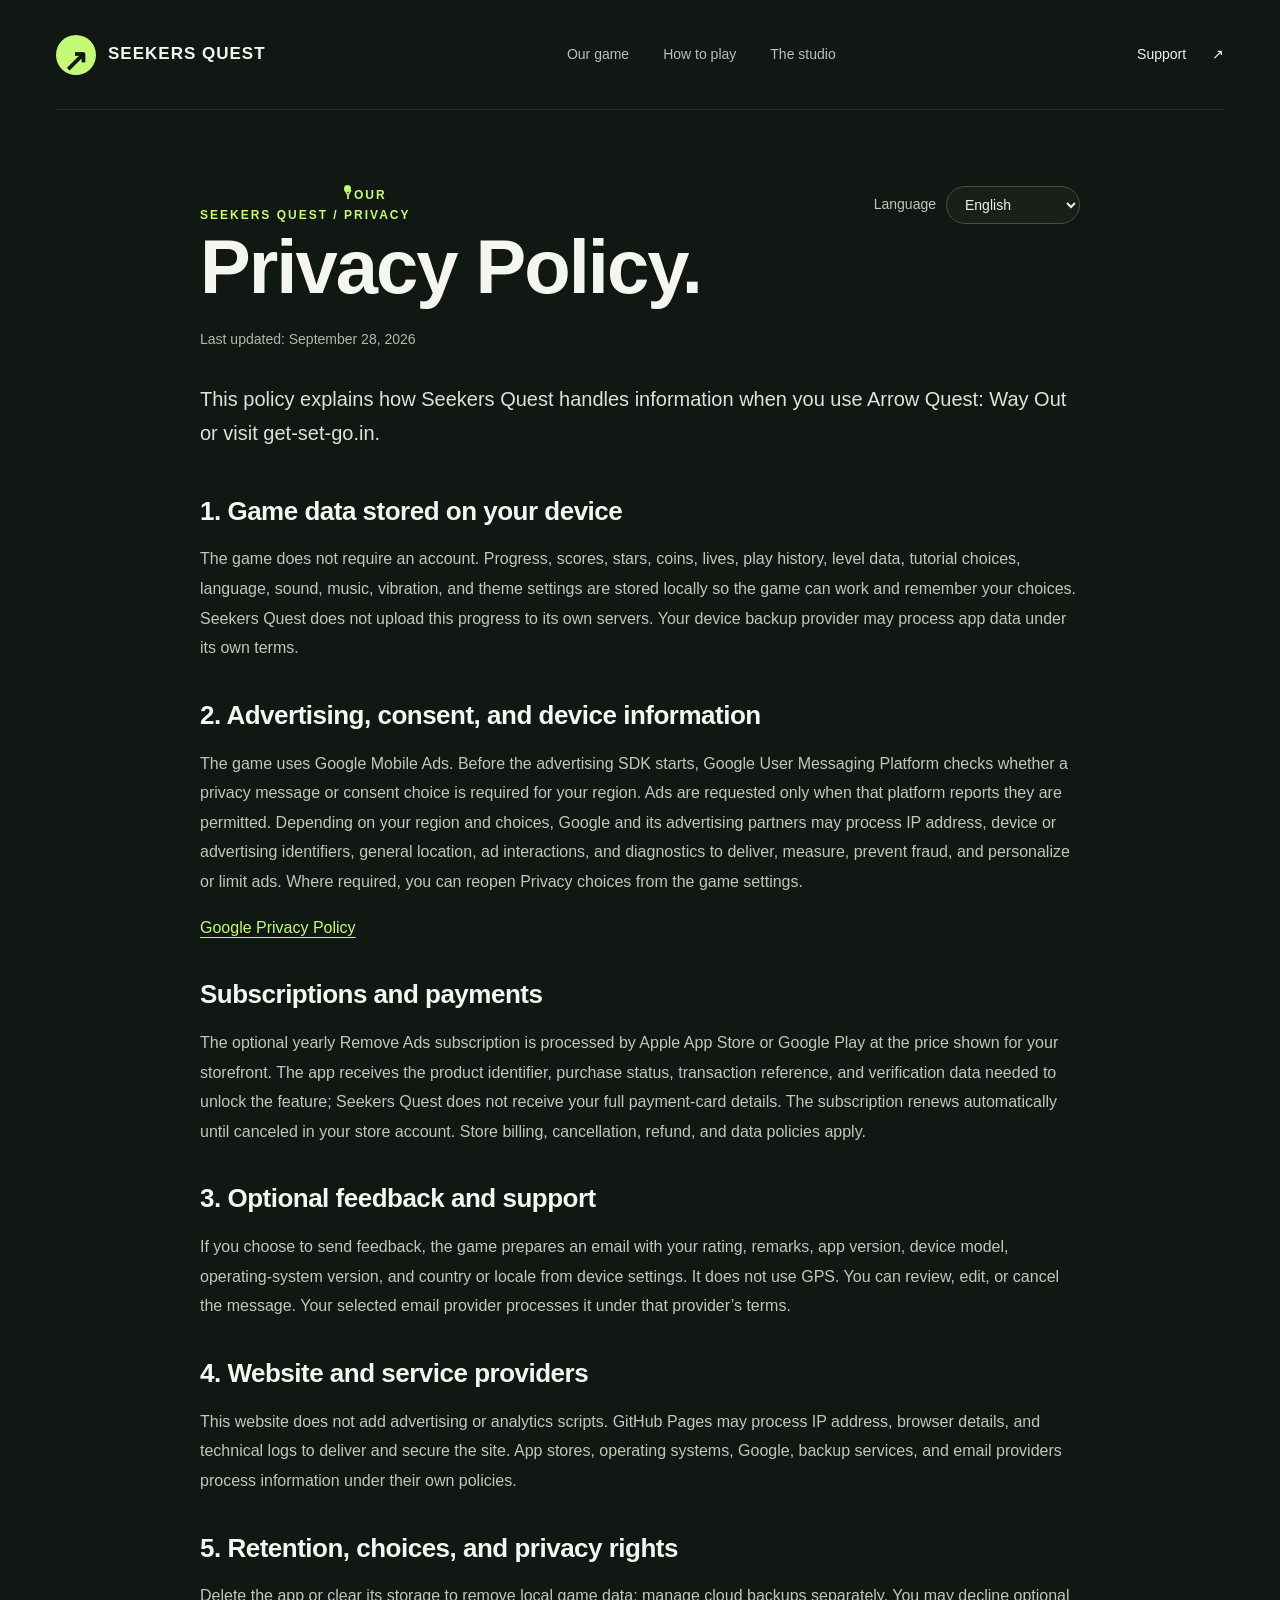
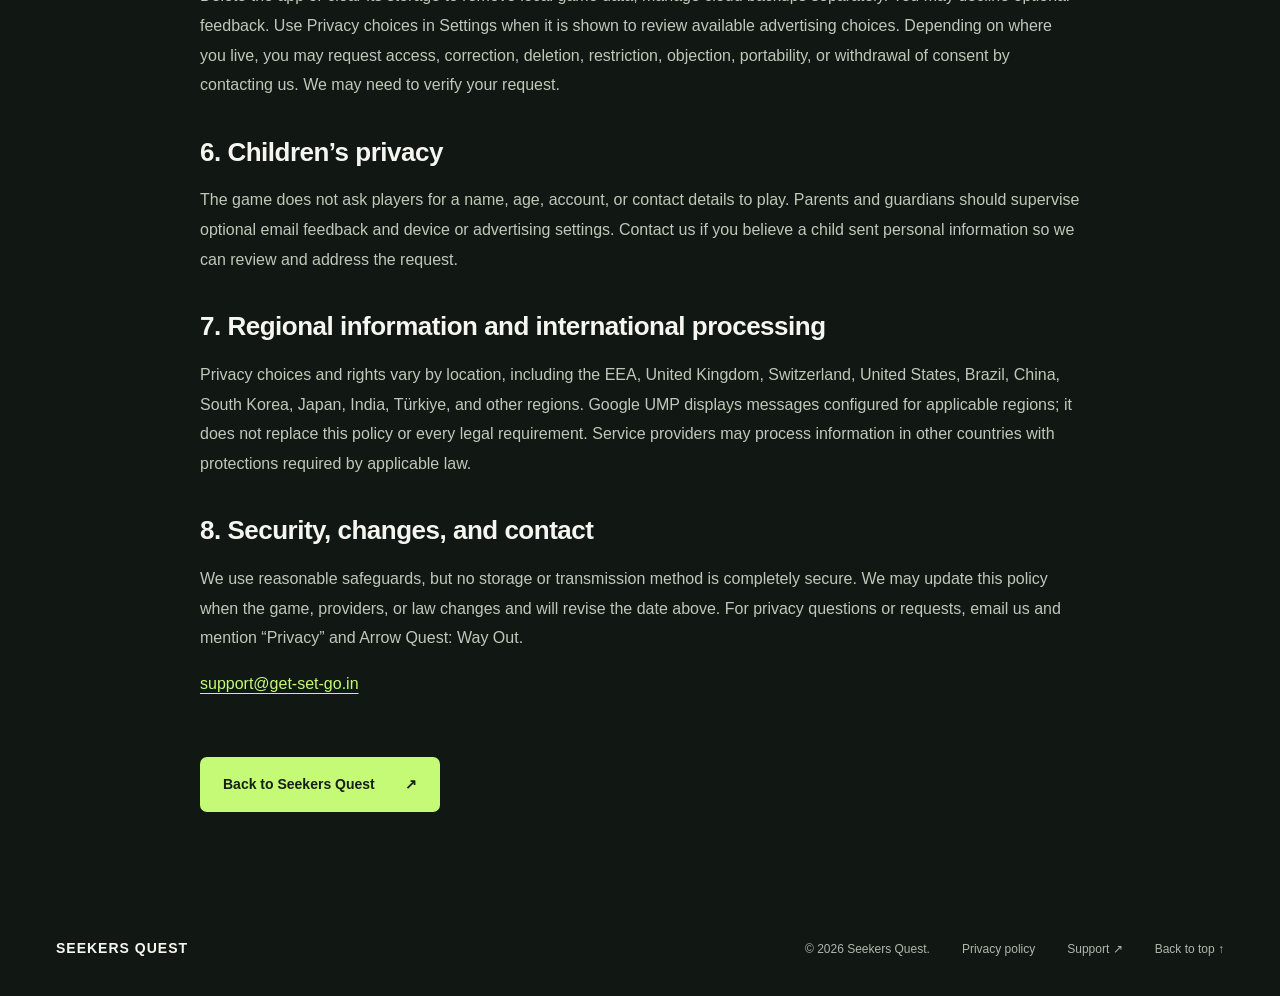
==== commit 2385aa97: "Document subscription privacy in all languages" ====
--- a/privacy-policy.html
+++ b/privacy-policy.html
@@ -29,6 +29,7 @@
     <p class="policy-intro" data-policy="intro"></p>
     <section><h2 data-policy="dataTitle"></h2><p data-policy="dataBody"></p></section>
     <section><h2 data-policy="adsTitle"></h2><p data-policy="adsBody"></p><p><a href="https://policies.google.com/privacy" data-policy="googleLink">Google Privacy Policy</a></p></section>
+    <section><h2 data-policy="purchaseTitle"></h2><p data-policy="purchaseBody"></p></section>
     <section><h2 data-policy="feedbackTitle"></h2><p data-policy="feedbackBody"></p></section>
     <section><h2 data-policy="websiteTitle"></h2><p data-policy="websiteBody"></p></section>
     <section><h2 data-policy="choicesTitle"></h2><p data-policy="choicesBody"></p></section>
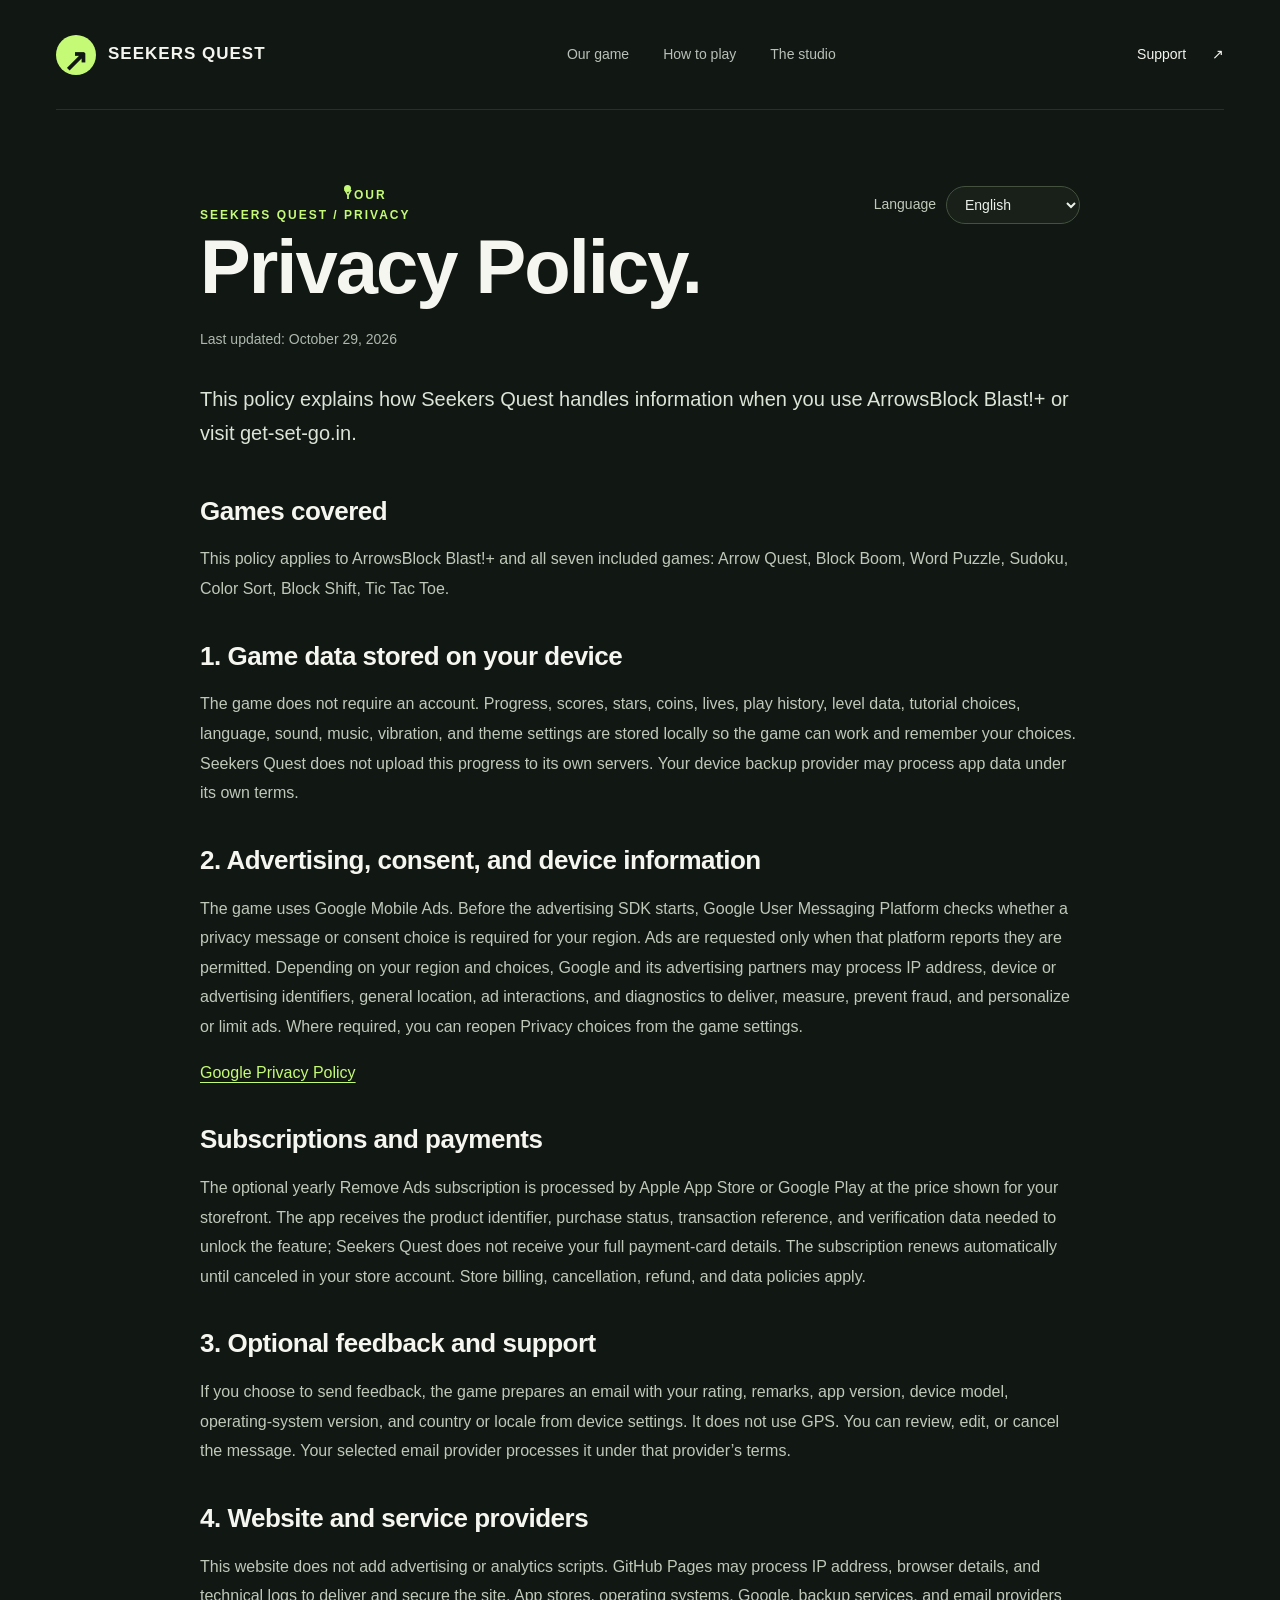
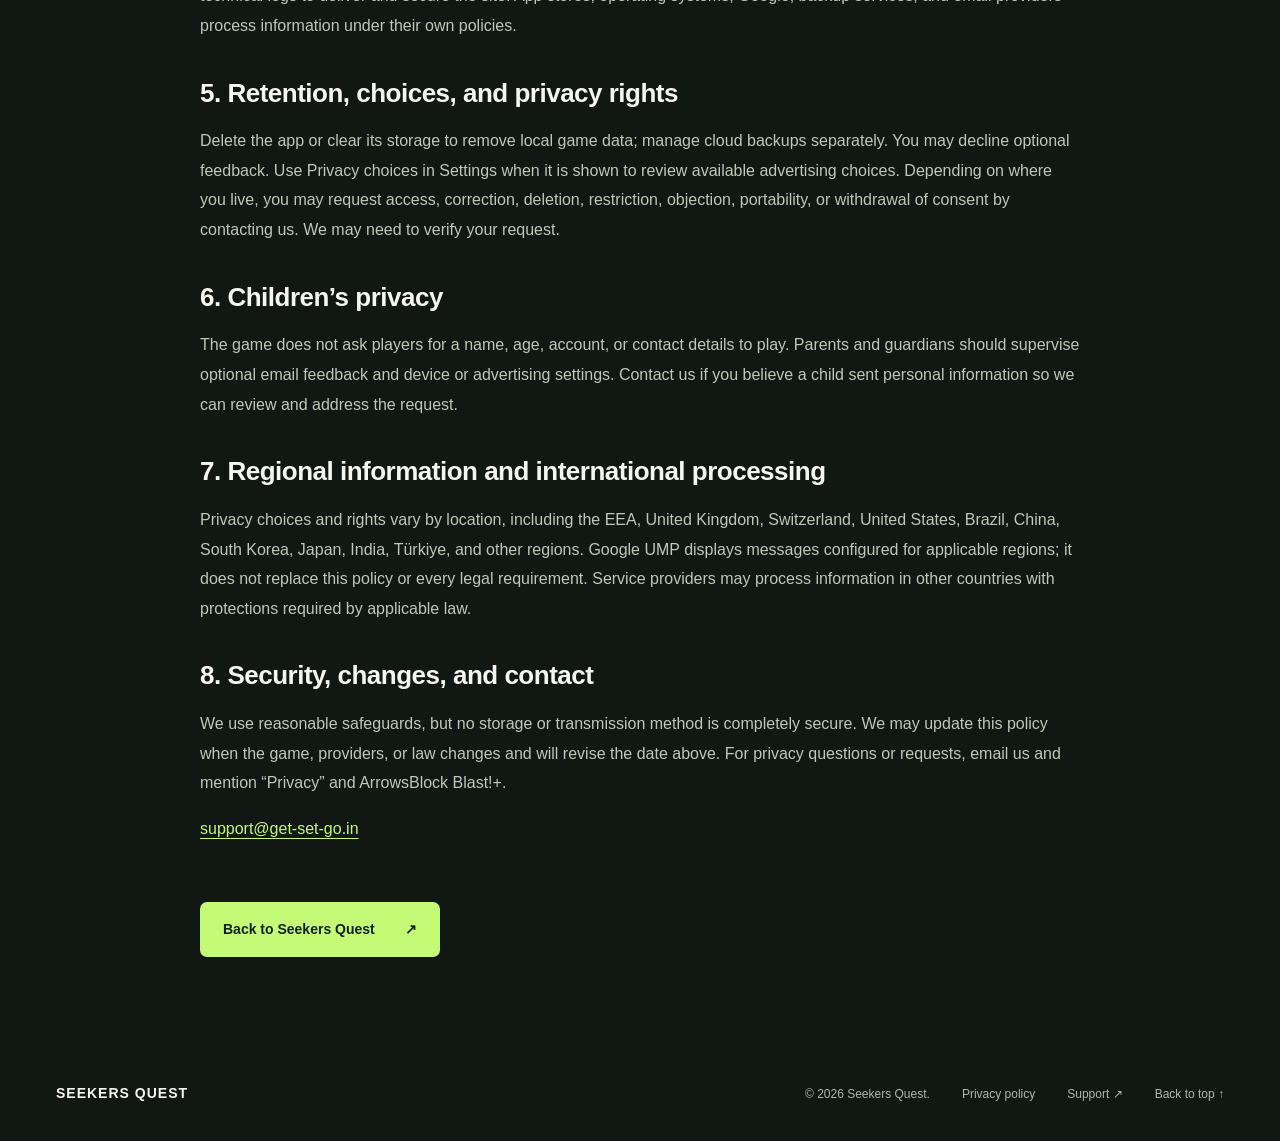
==== commit 618b75e6: "Update privacy policy for ArrowsBlock Blast and all seven games" ====
--- a/privacy-policy.html
+++ b/privacy-policy.html
@@ -3,8 +3,8 @@
 <head>
   <meta charset="utf-8">
   <meta name="viewport" content="width=device-width, initial-scale=1">
-  <title>Privacy Policy — Arrow Quest: Way Out</title>
-  <meta name="description" content="Localized privacy information for Arrow Quest: Way Out, including advertising consent, saved progress, feedback, and privacy choices.">
+  <title>Privacy Policy — ArrowsBlock Blast!+</title>
+  <meta name="description" content="Localized privacy information for ArrowsBlock Blast!+, including advertising consent, saved progress, feedback, and privacy choices.">
   <meta name="theme-color" content="#111713">
   <link rel="canonical" href="https://get-set-go.in/privacy-policy.html">
   <link rel="icon" href="assets/arrow-quest.png">
@@ -25,8 +25,9 @@
       </label>
     </div>
     <h1 data-policy="title">Privacy Policy.</h1>
-    <p class="policy-date" data-policy="date">Last updated: September 28, 2026</p>
-    <p class="policy-intro" data-policy="intro"></p>
+    <p class="policy-date" data-policy="date">Last updated: October 29, 2026</p>
+    <p class="policy-intro" data-policy="intro">This policy explains how Seekers Quest handles information when you use ArrowsBlock Blast!+ or visit get-set-go.in.</p>
+    <section><h2 data-policy="scopeTitle">Games covered</h2><p data-policy="scopeBody">This policy applies to ArrowsBlock Blast!+ and all seven included games: Arrow Quest, Block Boom, Word Puzzle, Sudoku, Color Sort, Block Shift, Tic Tac Toe.</p></section>
     <section><h2 data-policy="dataTitle"></h2><p data-policy="dataBody"></p></section>
     <section><h2 data-policy="adsTitle"></h2><p data-policy="adsBody"></p><p><a href="https://policies.google.com/privacy" data-policy="googleLink">Google Privacy Policy</a></p></section>
     <section><h2 data-policy="purchaseTitle"></h2><p data-policy="purchaseBody"></p></section>
@@ -39,6 +40,6 @@
     <a class="button primary" href="index.html"><span data-policy="back">Back to Seekers Quest</span> <span aria-hidden="true">↗</span></a>
   </main>
   <footer class="wrap"><a class="brand" href="index.html">SEEKERS QUEST</a><p>© <span id="year"></span> Seekers Quest.</p><a href="privacy-policy.html" aria-current="page" data-policy="footerPolicy">Privacy policy</a><a href="mailto:support@get-set-go.in">Support ↗</a><a href="#main" data-policy="top">Back to top ↑</a></footer>
-  <script src="privacy-translations.js"></script>
+  <script src="privacy-translations.js?v=20261029"></script>
 </body>
 </html>
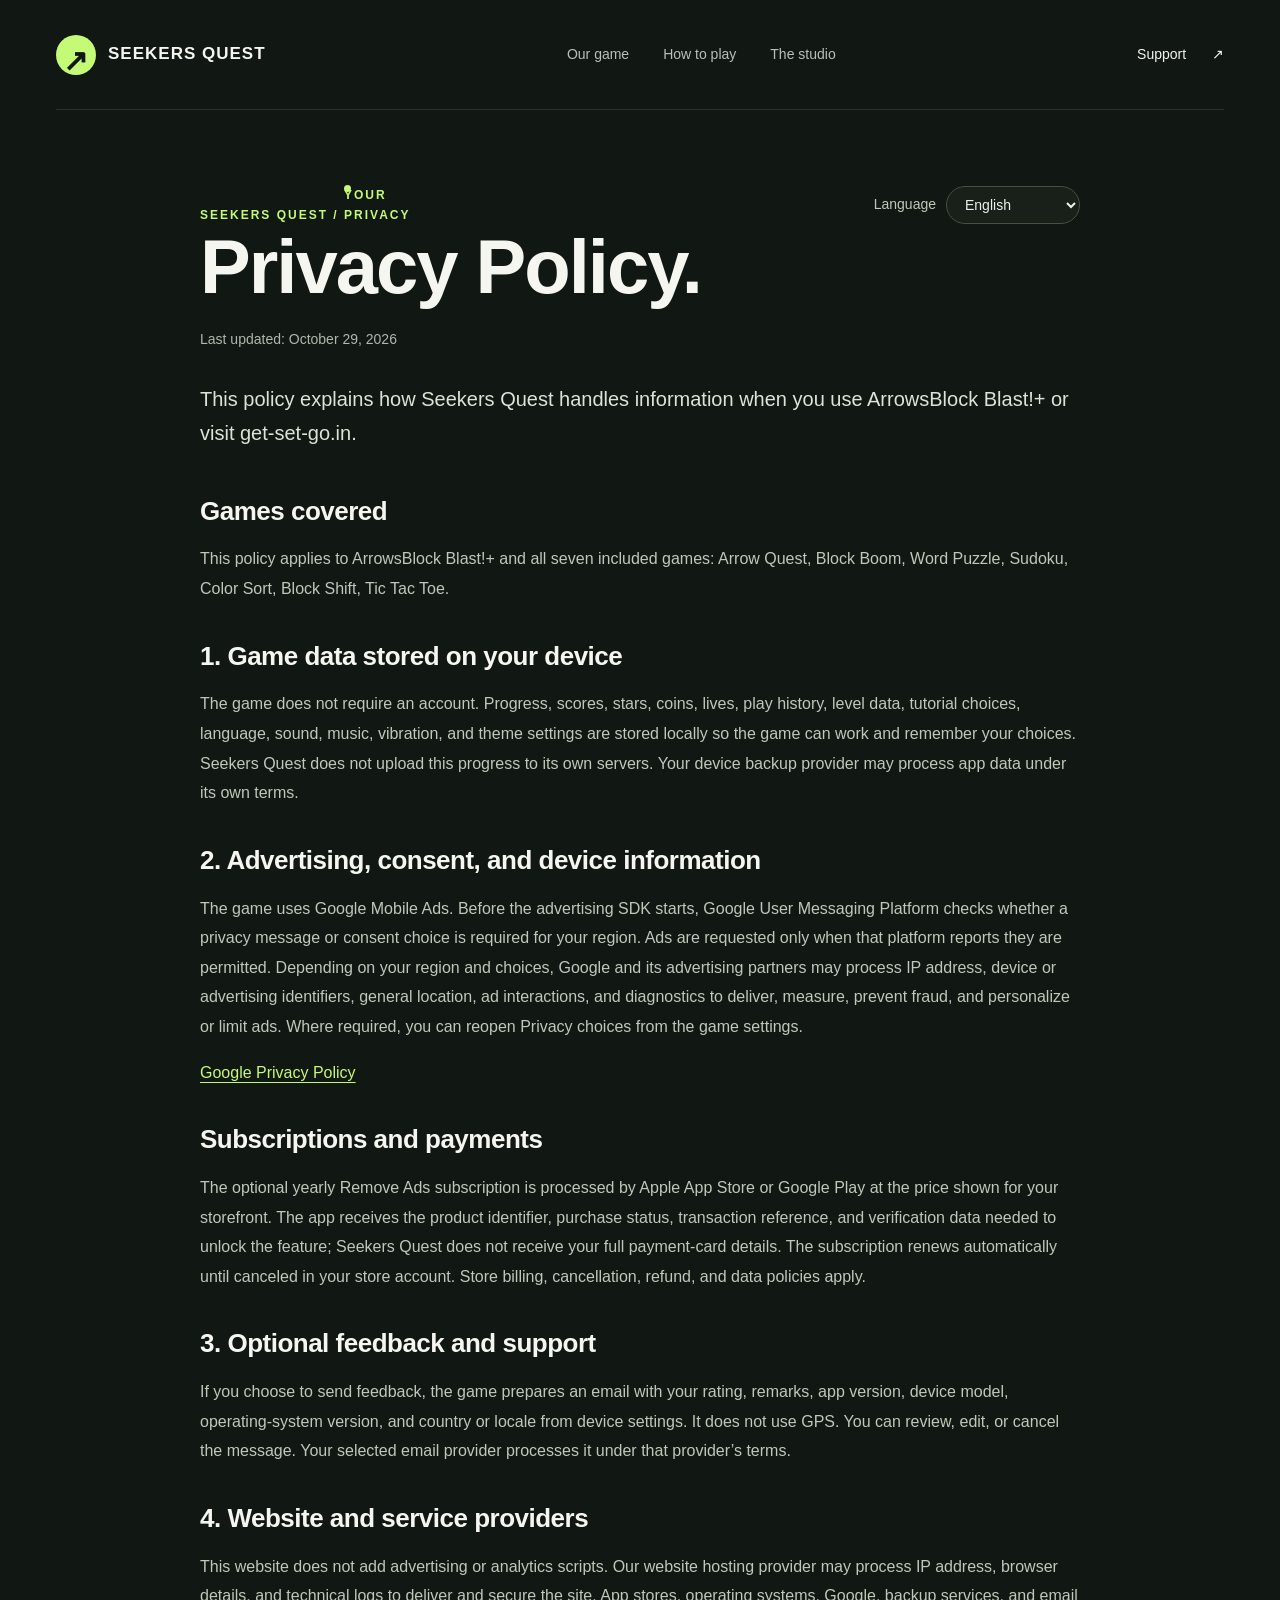
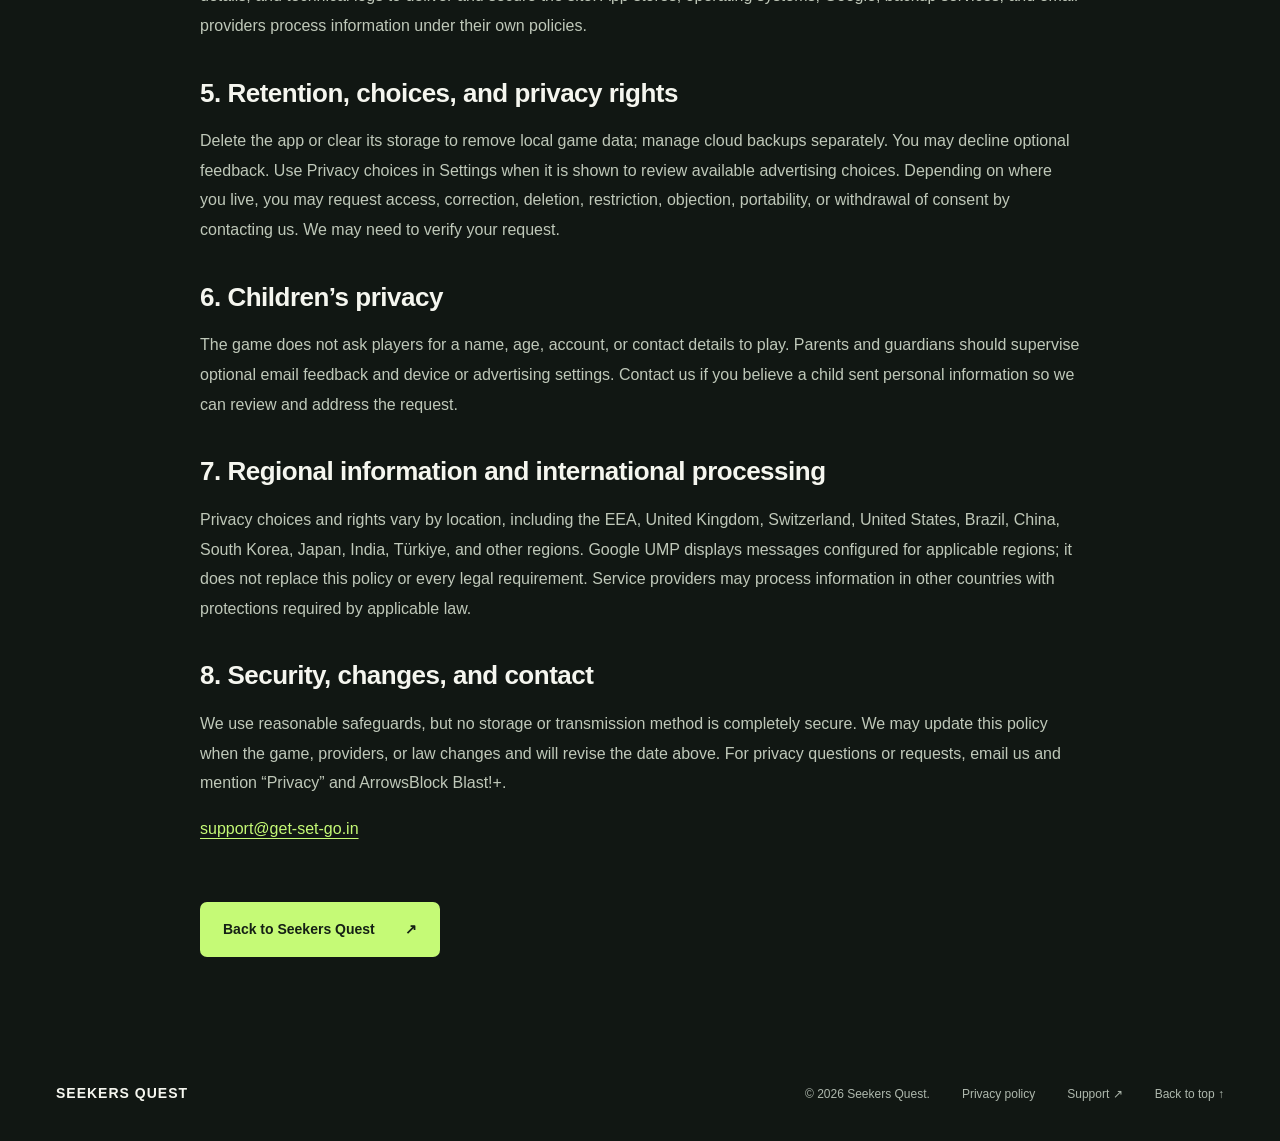
==== commit 3788d6ce: "Use generic website hosting provider wording in privacy policy" ====
--- a/privacy-policy.html
+++ b/privacy-policy.html
@@ -40,6 +40,6 @@
     <a class="button primary" href="index.html"><span data-policy="back">Back to Seekers Quest</span> <span aria-hidden="true">↗</span></a>
   </main>
   <footer class="wrap"><a class="brand" href="index.html">SEEKERS QUEST</a><p>© <span id="year"></span> Seekers Quest.</p><a href="privacy-policy.html" aria-current="page" data-policy="footerPolicy">Privacy policy</a><a href="mailto:support@get-set-go.in">Support ↗</a><a href="#main" data-policy="top">Back to top ↑</a></footer>
-  <script src="privacy-translations.js?v=20261029"></script>
+  <script src="privacy-translations.js?v=20261030"></script>
 </body>
 </html>
